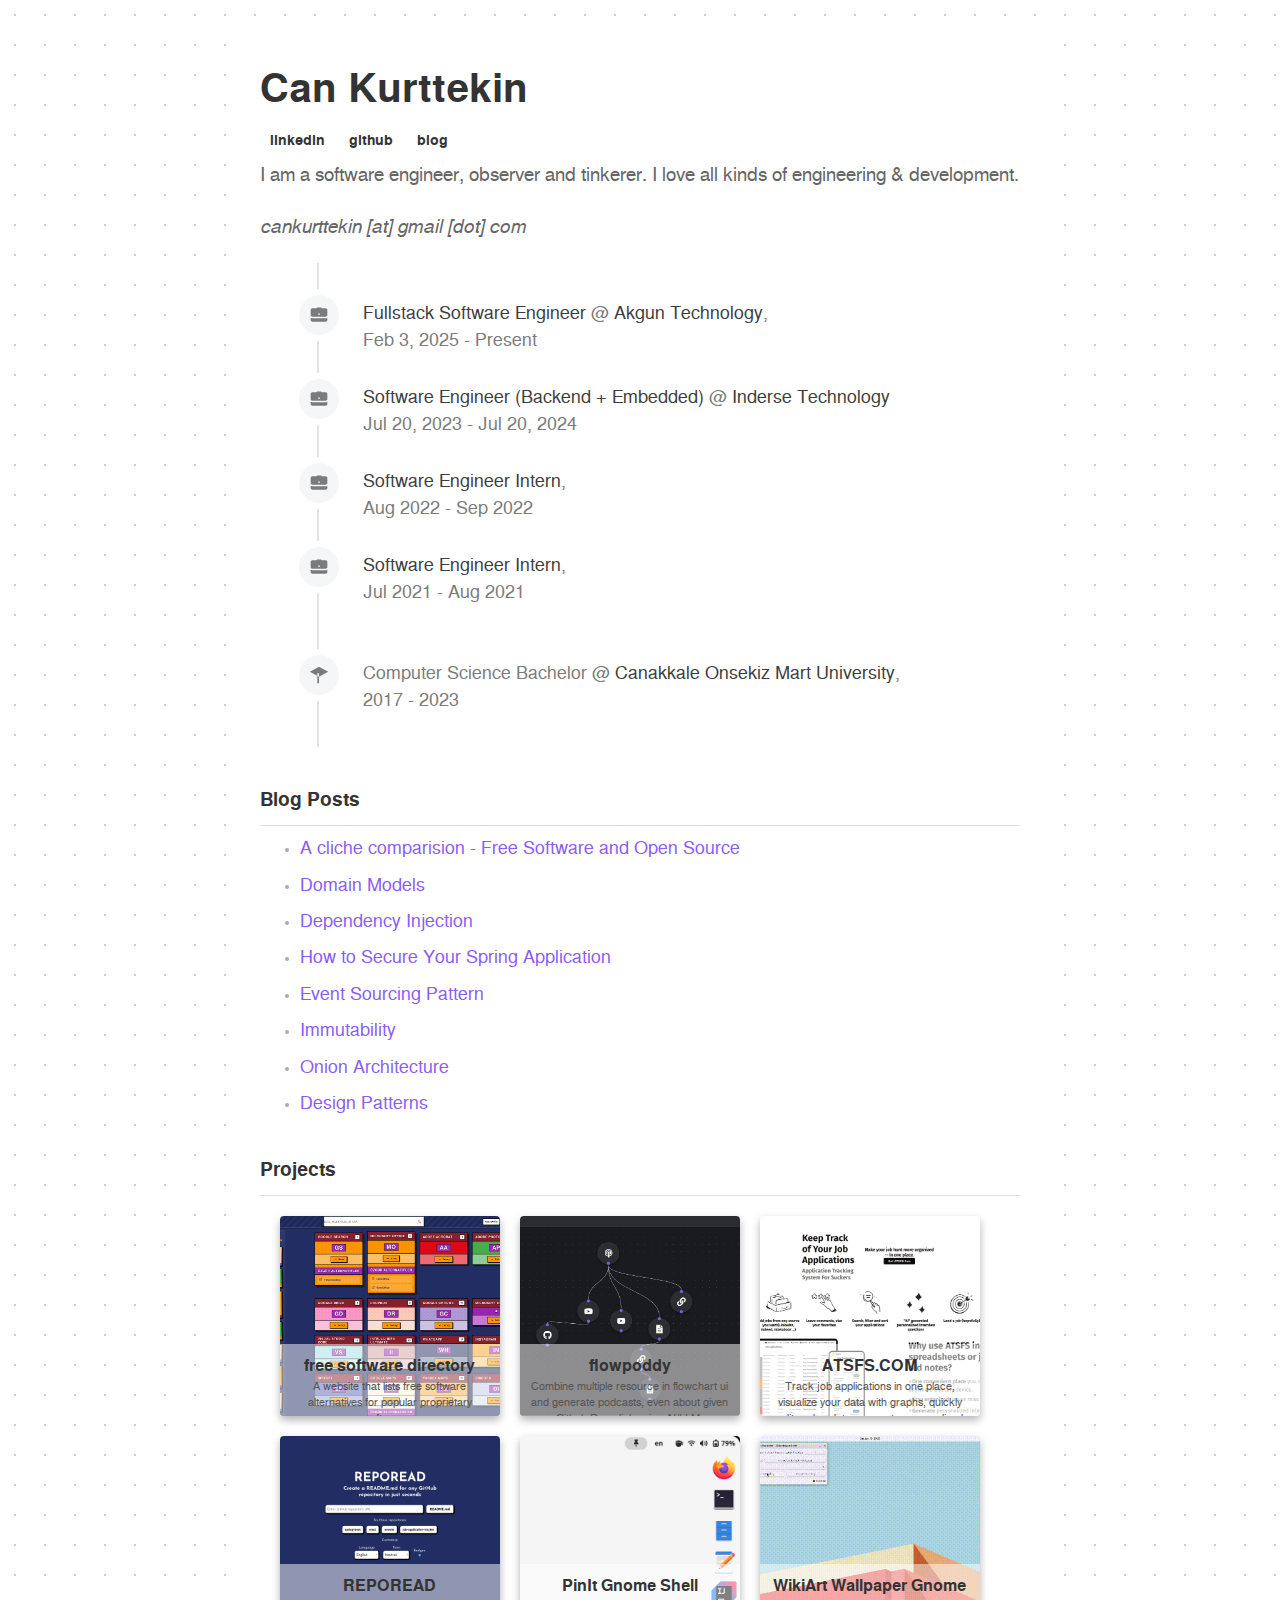
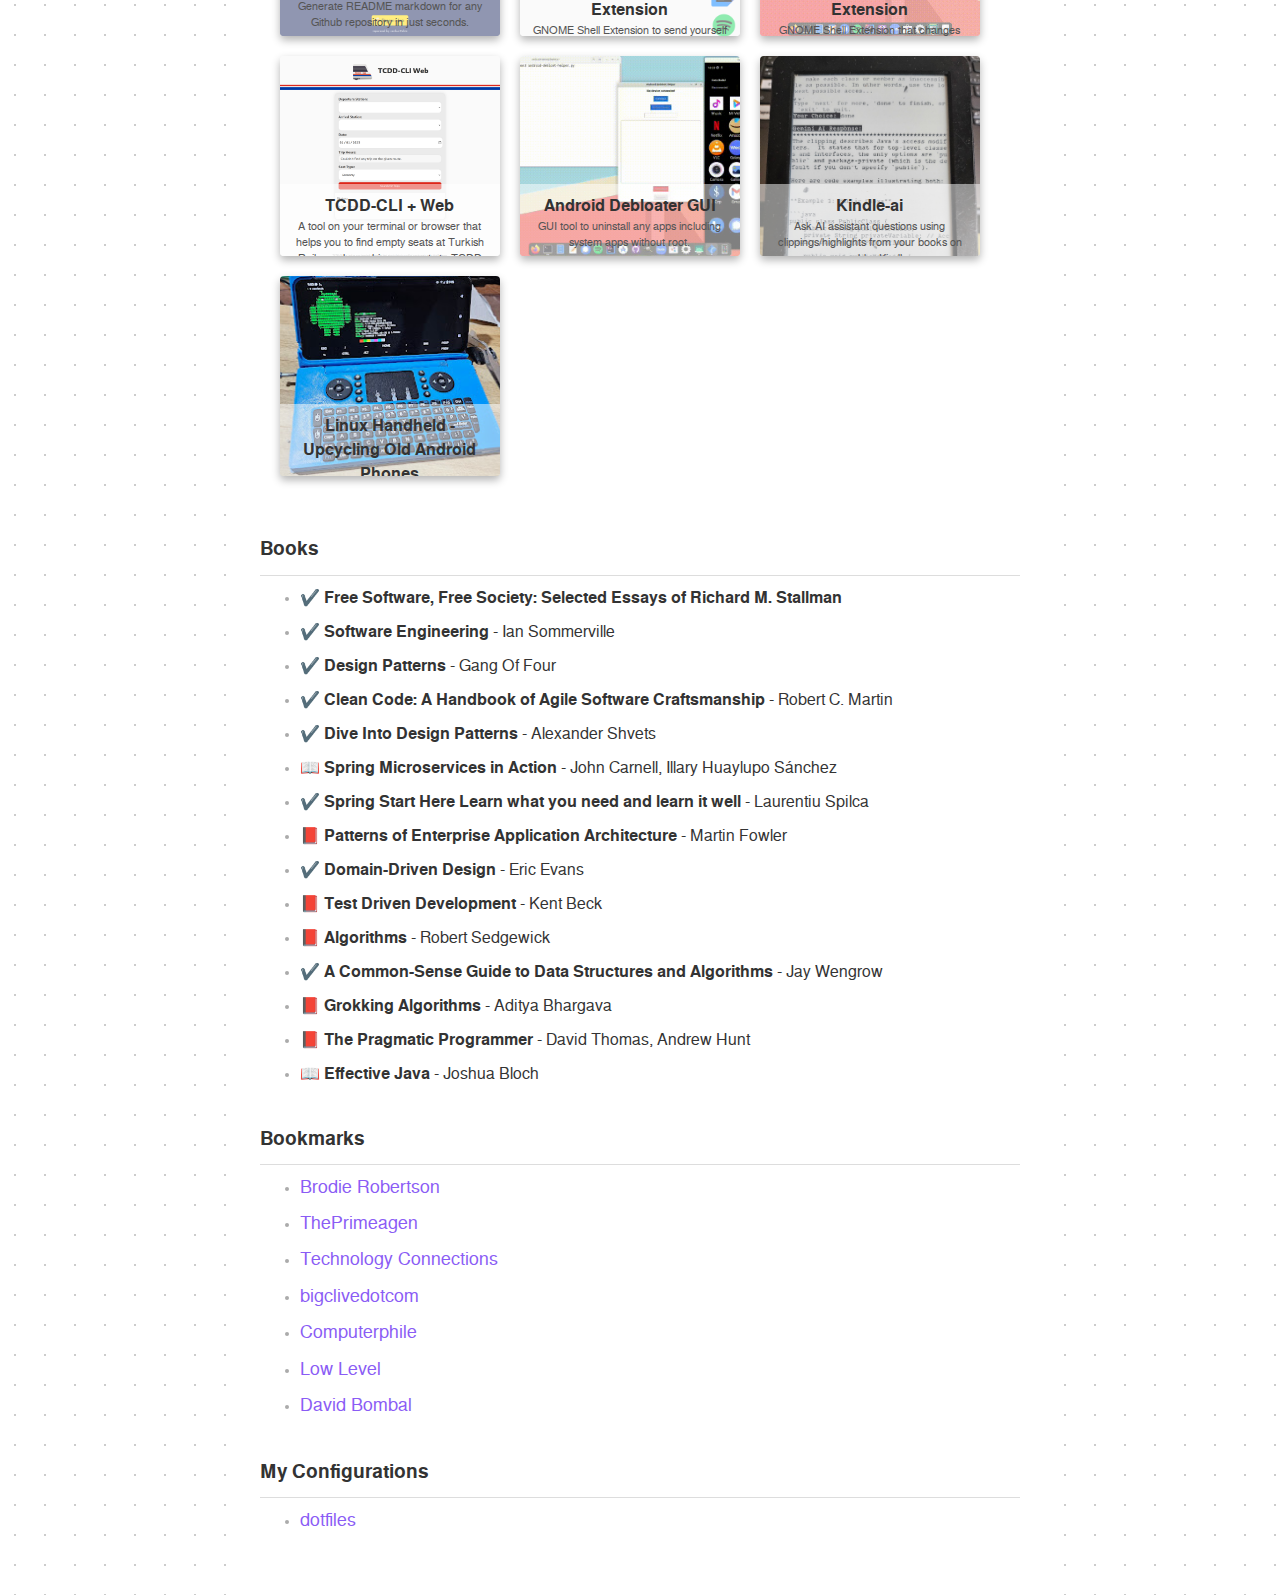
==== index.html @ aaac0fe4 "minor fixes" ====
<!DOCTYPE html>
<html lang="en">
<head>
    <meta charset="UTF-8">
    <meta name="viewport" content="width=device-width, initial-scale=1.0">
    <meta name="description" content="Can Kurttekin's personal website">
    <title>cankurttekin</title>
    <link rel="stylesheet" href="styles.css">
</head>
<body>
    <div class="container">
        <header>
            <h1>Can Kurttekin</h1>
	    <footer>
            <div class="links">
                <a href="https://linkedin.com/in/cankurttekin">linkedin</a> 
                <a href="https://github.com/cankurttekin">github</a>
		<a href="https://blog.kurttekin.com">blog</a>
            </div>
        </footer>
            <p>I am a software engineer, observer and tinkerer. I love all kinds of engineering & development.</p>
	    <br />
	    <p><i>cankurttekin [at] gmail [dot] com</i></p>
        </header>
       

<section class="blog-posts">
    <ol class="timeline">
        <li class="timeline-item">
	    <span class="timeline-item-icon | faded-icon">
		


<svg xmlns="http://www.w3.org/2000/svg" viewBox="0 0 24 24" width="24px" height="24px">
    <path fill="currentColor" d="M 10 3 A 1.0001 1.0001 0 0 0 8.9863281 4 L 4 4 C 2.895 4 2 4.895 2 6 L 2 12 C 2 13.103 2.897 14 4 14 L 20 14 C 21.103 14 22 13.103 22 12 L 22 6 C 22 4.895 21.105 4 20 4 L 15.013672 4 A 1.0001 1.0001 0 0 0 14 3 L 10 3 z M 12 10 C 12.552 10 13 10.448 13 11 C 13 11.552 12.552 12 12 12 C 11.448 12 11 11.552 11 11 C 11 10.448 11.448 10 12 10 z M 2 15.443359 L 2 18 C 2 19.105 2.895 20 4 20 L 20 20 C 21.105 20 22 19.105 22 18 L 22 15.443359 C 21.409 15.787359 20.732 16 20 16 L 4 16 C 3.268 16 2.591 15.787359 2 15.443359 z"/>
</svg>

	    </span>
	    <div class="timeline-item-description">
	        <span>
		    <a href="#">Fullstack Software Engineer</a> @ <a href="#">Akgun Technology</a>,
    		    <br /> <time datetime="21-01-2021">Feb 3, 2025 - Present</time>
	        </span>
	    </div>
	</li>
	<li class="timeline-item">
	    <span class="timeline-item-icon | faded-icon">
		<svg xmlns="http://www.w3.org/2000/svg" viewBox="0 0 24 24" width="24px" height="24px">
    <path fill="currentColor" d="M 10 3 A 1.0001 1.0001 0 0 0 8.9863281 4 L 4 4 C 2.895 4 2 4.895 2 6 L 2 12 C 2 13.103 2.897 14 4 14 L 20 14 C 21.103 14 22 13.103 22 12 L 22 6 C 22 4.895 21.105 4 20 4 L 15.013672 4 A 1.0001 1.0001 0 0 0 14 3 L 10 3 z M 12 10 C 12.552 10 13 10.448 13 11 C 13 11.552 12.552 12 12 12 C 11.448 12 11 11.552 11 11 C 11 10.448 11.448 10 12 10 z M 2 15.443359 L 2 18 C 2 19.105 2.895 20 4 20 L 20 20 C 21.105 20 22 19.105 22 18 L 22 15.443359 C 21.409 15.787359 20.732 16 20 16 L 4 16 C 3.268 16 2.591 15.787359 2 15.443359 z"/>
</svg>
	    </span>
	    <div class="timeline-item-description">
		<span>
			<a href="#">Software Engineer (Backend + Embedded)</a> @ <a href="#">Inderse Technology</a> <br /> <time datetime="20-01-2021">Jul 20, 2023 - Jul 20, 2024</time>
		</span>
	    </div>
	</li>
	<li class="timeline-item">
	    <span class="timeline-item-icon | faded-icon">
		<svg xmlns="http://www.w3.org/2000/svg" viewBox="0 0 24 24" width="24px" height="24px">
    <path fill="currentColor" d="M 10 3 A 1.0001 1.0001 0 0 0 8.9863281 4 L 4 4 C 2.895 4 2 4.895 2 6 L 2 12 C 2 13.103 2.897 14 4 14 L 20 14 C 21.103 14 22 13.103 22 12 L 22 6 C 22 4.895 21.105 4 20 4 L 15.013672 4 A 1.0001 1.0001 0 0 0 14 3 L 10 3 z M 12 10 C 12.552 10 13 10.448 13 11 C 13 11.552 12.552 12 12 12 C 11.448 12 11 11.552 11 11 C 11 10.448 11.448 10 12 10 z M 2 15.443359 L 2 18 C 2 19.105 2.895 20 4 20 L 20 20 C 21.105 20 22 19.105 22 18 L 22 15.443359 C 21.409 15.787359 20.732 16 20 16 L 4 16 C 3.268 16 2.591 15.787359 2 15.443359 z"/>
</svg>
	    </span>
	    <div class="timeline-item-description">
		<span>
		    <a href="#">Software Engineer Intern</a>, <br /> <time datetime="20-01-2021">Aug 2022 - Sep 2022</time>
		</span>
	    </div>
	</li>

<li class="timeline-item">
	    <span class="timeline-item-icon | faded-icon">
		<svg xmlns="http://www.w3.org/2000/svg" viewBox="0 0 24 24" width="24px" height="24px">
    <path fill="currentColor" d="M 10 3 A 1.0001 1.0001 0 0 0 8.9863281 4 L 4 4 C 2.895 4 2 4.895 2 6 L 2 12 C 2 13.103 2.897 14 4 14 L 20 14 C 21.103 14 22 13.103 22 12 L 22 6 C 22 4.895 21.105 4 20 4 L 15.013672 4 A 1.0001 1.0001 0 0 0 14 3 L 10 3 z M 12 10 C 12.552 10 13 10.448 13 11 C 13 11.552 12.552 12 12 12 C 11.448 12 11 11.552 11 11 C 11 10.448 11.448 10 12 10 z M 2 15.443359 L 2 18 C 2 19.105 2.895 20 4 20 L 20 20 C 21.105 20 22 19.105 22 18 L 22 15.443359 C 21.409 15.787359 20.732 16 20 16 L 4 16 C 3.268 16 2.591 15.787359 2 15.443359 z"/>
</svg>
	    </span>
	    <div class="timeline-item-description">
		<span>
		    <a href="#">Software Engineer Intern</a>, <br /> <time datetime="20-01-2021">Jul 2021 - Aug 2021</time>
		</span>
	    </div>
	</li>

	<li class="timeline-item | extra-space">
	    <span class="timeline-item-icon | faded-icon">
		
<svg xmlns="http://www.w3.org/2000/svg" viewBox="0 0 24 24" width="24px" height="24px">
    <path fill="currentColor" d="M12 2L1 8l11 6 11-6-11-6zM12 10v12h-2V10h2z"/>
</svg>

   	    </span>
	    <div class="timeline-item-wrapper">
	        <div class="timeline-item-description">
	        <span>Computer Science Bachelor @ <a href="#">Canakkale Onsekiz Mart University</a>, <br /> <time datetime="23-08-2023">2017 - 2023</time>
	        </span>
	    </div>
	    <!--<div class="comment">
		<p>Java, Java EE, Spring Boot, JSF, Servlet, Angular, Reactjs, Oracle DB</p>
	    </div>-->
	</li>
    </ol>
</section>

        <section class="blog-posts">
            <h3>Blog Posts</h3>
            <ul>
		<li><a href="https://blog.kurttekin.com/2025/01/bir-klise-karsilastirma-ozgur-yazilim.html">A cliche comparision - Free Software and Open Source</a></li>
                <li><a href="https://blog.kurttekin.com/2024/11/domain-models.html">Domain Models</a></li>
                <li><a href="https://blog.kurttekin.com/2024/09/dependency-injection.html">Dependency Injection</a></li>
                <li><a href="http://blog.kurttekin.com/2024/08/how-to-secure-your-spring-application.html">How to Secure Your Spring Application</a></li>
                <li><a href="http://blog.kurttekin.com/2024/08/event-sourcing-pattern.html">Event Sourcing Pattern</a></li>
                <li><a href="http://blog.kurttekin.com/2024/08/immutability-in-software-design.html">Immutability</a></li>
                <li><a href="http://blog.kurttekin.com/2024/07/onion-architecture.html">Onion Architecture</a></li>
                <li><a href="http://blog.kurttekin.com/2024/06/design-patterns.html">Design Patterns</a></li>
            </ul>
        </section>
        
        <section class="projects">
            <h3>Projects</h3>
<div class="projects-container">
  <a href="https://ozgur-alternatifi.vercel.app" class="project-card" style="background-image: url('./assets/ozgur-yazilim.png');">
    <div class="card-content">
      <h4 class="project-title">free software directory</h4>
      <p class="project-description">A website that lists free software alternatives for popular proprietary softwares.</p>
    </div>
  </a>

  <a href="https://flowpoddy.vercel.app" class="project-card" style="background-image: url('./assets/flowpoddy.png');">
    <div class="card-content">
      <h4 class="project-title">flowpoddy</h4>
      <p class="project-description">Combine multiple resource in flowchart ui and generate podcasts, even about given Github Repo link using AI/LLM.</p>
    </div>
  </a>
 
  <a href="https://atsfs.com" class="project-card" style="background-image: url('./assets/atsfs.gif');">
    <div class="card-content">
      <h4 class="project-title">ATSFS.COM</h4>
      <p class="project-description">Track job applications in one place, visualize your data with graphs, quickly edit and update, generate personalized interview questions with integrated AI/LLM. </p>
    </div>
  </a>
  
  <a href="https://reporead.vercel.app" class="project-card" style="background-image: url('./assets/reporead.gif');">
    <div class="card-content">
      <h4 class="project-title">REPOREAD</h4>
      <p class="project-description">Generate README markdown for any Github repository in just seconds.</p>
    </div>
  </a>


<a href="https://extensions.gnome.org/extension/7083/pin-it/" class="project-card" style="background-image: url('./assets/pinit.gif');">
    <div class="card-content">
      <h4 class="project-title">PinIt Gnome Shell Extension</h4>
      <p class="project-description">GNOME Shell Extension to send yourself custom notifications.</p>
    </div>
  </a>

<a href="https://extensions.gnome.org/extension/7071/wikiart-wallpaper/" class="project-card" style="background-image: url('./assets/wikiart.gif');">
    <div class="card-content">
      <h4 class="project-title">WikiArt Wallpaper Gnome Extension</h4>
      <p class="project-description"> GNOME Shell Extension that changes your desktop wallpaper to WikiArt's Artwork of the day.</p>
    </div>
  </a>

<a href="https://github.com/cankurttekin/tcdd-cli" class="project-card" style="background-image: url('./assets/tcdd-cli.png');">
    <div class="card-content">
      <h4 class="project-title">TCDD-CLI + Web</h4>
      <p class="project-description">A tool on your terminal or browser that helps you to find empty seats at Turkish Railways by making requests to TCDD API.</p>
    </div>
  </a>

  
<a href="https://github.com/cankurttekin/Android-Debloat-Helper-GUI" class="project-card" style="background-image: url('./assets/debloater.gif');">
    <div class="card-content">
      <h4 class="project-title">Android Debloater GUI</h4>
      <p class="project-description"> GUI tool to uninstall any apps including system apps without root.</p>
    </div>
  </a>

<a href="https://github.com/cankurttekin/kindle-ai" class="project-card" style="background-image: url('./assets/kindle-ai.png');">
    <div class="card-content">
      <h4 class="project-title">Kindle-ai</h4>
      <p class="project-description">Ask AI assistant questions using clippings/highlights from your books on your older Kindle.</p>
    </div>
  </a>

<a href="https://github.com/cankurttekin/umpc-phone" class="project-card" style="background-image: url('./assets/umpc-phone.jpg');">
    <div class="card-content">
      <h4 class="project-title">Linux Handheld - Upcycling Old Android Phones</h4>
      <p class="project-description">Handheld linux computer made from old Android phone(chroot/proot linux installed) and 3d printed case with keyboard.</p>
    </div>
  </a>
	</section>

<!--
	<section class="projects">
		<h3>Repositories that are not deployed/live but you may still want to check</h3>
<ul>

<li>
<a href="https://github.com/cankurttekin/design-patterns-in-java">
  <img align="center" src="https://github-readme-stats.vercel.app/api/pin/?username=cankurttekin&repo=design-patterns-in-java" /></a>
</li>

<li>
<a href="https://github.com/cankurttekin/ProductInventory">
  <img align="center" src="https://github-readme-stats.vercel.app/api/pin/?username=cankurttekin&repo=ProductInventory" /></a>
</li>

<li>
<a href="https://github.com/cankurttekin/ShoppingCart">
  <img align="center" src="https://github-readme-stats.vercel.app/api/pin/?username=cankurttekin&repo=ShoppingCart" /></a>
</li>

</ul>
-->

        </section>
	<section>
<h3>Books</h3>
  <ul>
 <li> ✔️ <b>Free Software, Free Society: Selected Essays of Richard M. Stallman</b></li>
 <li> ✔️ <b>Software Engineering</b> - Ian Sommerville</li>
 <li> ✔️ <b>Design Patterns</b> - Gang Of Four</li>
 <li> ✔️ <b>Clean Code: A Handbook of Agile Software Craftsmanship</b> - Robert C. Martin</li>
 <li> ✔️ <b>Dive Into Design Patterns</b> - Alexander Shvets</li>
 <li> 📖 <b>Spring Microservices in Action</b> - John Carnell, Illary Huaylupo Sánchez</li>
 <li> ✔️ <b>Spring Start Here Learn what you need and learn it well</b> - Laurentiu Spilca</li>
 <li> 📕 <b>Patterns of Enterprise Application Architecture</b> - Martin Fowler</li>
 <li> ✔️ <b>Domain-Driven Design</b> - Eric Evans</li>
 <li> 📕 <b>Test Driven Development</b> - Kent Beck</li>
 <li> 📕 <b>Algorithms</b> - Robert Sedgewick</li>
 <li> ✔️ <b>A Common-Sense Guide to Data Structures and Algorithms</b> - Jay Wengrow</li>
 <li> 📕 <b>Grokking Algorithms</b> - Aditya Bhargava</li>
 <li> 📕 <b>The Pragmatic Programmer</b> - David Thomas, Andrew Hunt</li>
 <li> 📖 <b>Effective Java</b> - Joshua Bloch</li>
  </ul>
	</section>

 <section>
<h3>Bookmarks</h3>
<ul>
	<li><a href="https://www.youtube.com/@BrodieRobertson">Brodie Robertson</a> </li>
	<li><a href="https://www.youtube.com/channel/UC8ENHE5xdFSwx71u3fDH5Xw">ThePrimeagen</a> </li>
	<li><a href="https://www.youtube.com/@TechnologyConnections">Technology Connections</a></li>
	<li><a href="https://www.youtube.com/@bigclivedotcom">bigclivedotcom</a> </li>
	<li><a href="https://www.youtube.com/@Computerphile">Computerphile</a></li>
	<li><a href="https://www.youtube.com/@LowLevel">Low Level</a> </li>
	<li><a href="https://www.youtube.com/@davidbombal">David Bombal</a></li>
</ul>
 </section>

 <section>
<h3>My Configurations</h3>
<ul>
	<li><a href="https://github.com/cankurttekin/dotfiles">dotfiles</a> </li>
</ul>
 </section>
    </div>
</body>
</html>
---- styles.css ----
@import url("https://fonts.googleapis.com/css2?family=Outfit:wght@100;200;300;400;500;600;700;800;900&display=swap");

*,
*:before,
*:after {
	box-sizing: border-box;
}

:root {
	--c-grey-100: #f4f6f8;
	--c-grey-200: #e3e3e3;
	--c-grey-300: #b2b2b2;
	--c-grey-400: #7b7b7b;
	--c-grey-500: #3d3d3d;
	--c-blue-500: #688afd;
}

body {
	line-height: 1.5;
	min-height: 100vh;
	padding-top: 20vh;
	padding-bottom: 20vh;
}

button,
input,
select,
textarea {
	font: inherit;
}

a {
	color: inherit;
}
img {
	display: block;
	max-width: 100%;
}

.timeline {
	width: 85%;
	max-width: 700px;
	margin-left: auto;
	margin-right: auto;
	display: flex;
	flex-direction: column;
	padding: 32px 0 32px 32px;
	border-left: 2px solid var(--c-grey-200);
	font-size: 1.125rem;
}

.timeline-item {
	display: flex;
	gap: 24px;
	& + * {
		margin-top: 24px;
	}
	& + .extra-space {
		margin-top: 48px;
	}
}

.new-comment {
	width: 100%;
	input {
		border: 1px solid var(--c-grey-200);
		border-radius: 6px;
		height: 48px;
		padding: 0 16px;
		width: 100%;
		&::placeholder {
			color: var(--c-grey-300);
		}

		&:focus {
			border-color: var(--c-grey-300);
			outline: 0; // Don't actually do this
			box-shadow: 0 0 0 4px var(--c-grey-100);
		}
	}
}

.timeline-item-icon {
	display: flex;
	align-items: center;
	justify-content: center;
	width: 40px;
	height: 40px;
	border-radius: 50%;
	margin-left: -52px;
	flex-shrink: 0;
	overflow: hidden;
	box-shadow: 0 0 0 6px #fff;
	svg {
		width: 20px;
		height: 20px;
	}

	&.faded-icon {
		background-color: var(--c-grey-100);
		color: var(--c-grey-400);
	}

	&.filled-icon {
		background-color: var(--c-blue-500);
		color: #fff;
	}
}

.timeline-item-description {
	display: flex;
	padding-top: 6px;
	gap: 8px;
	color: var(--c-grey-400);

	img {
		flex-shrink: 0;
	}
	a {
		color: var(--c-grey-500);
		font-weight: 500;
		text-decoration: none;
		&:hover,
		&:focus {
			outline: 0; // Don't actually do this
			color: var(--c-blue-500);
		}
	}
}

.avatar {
	display: flex;
	align-items: center;
	justify-content: center;
	border-radius: 50%;
	overflow: hidden;
	aspect-ratio: 1 / 1;
	flex-shrink: 0;
	width: 40px;
	height: 40px;
	&.small {
		width: 28px;
		height: 28px;
	}

	img {
		object-fit: cover;
	}
}

.comment {
	margin-top: 12px;
	color: var(--c-grey-500);
	border: 1px solid var(--c-grey-200);
	box-shadow: 0 4px 4px 0 var(--c-grey-100);
	border-radius: 6px;
	padding: 16px;
	font-size: 1rem;
}

.button {
	border: 0;
	padding: 0;
	display: inline-flex;
	vertical-align: middle;
	margin-right: 4px;
	margin-top: 12px;
	align-items: center;
	justify-content: center;
	font-size: 1rem;
	height: 32px;
	padding: 0 8px;
	background-color: var(--c-grey-100);
	flex-shrink: 0;
	cursor: pointer;
	border-radius: 99em;

	&:hover {
		background-color: var(--c-grey-200);
	}

	&.square {
		border-radius: 50%;
		color: var(--c-grey-400);
		width: 32px;
		height: 32px;
		padding: 0;
		svg {
			width: 24px;
			height: 24px;
		}

		&:hover {
			background-color: var(--c-grey-200);
			color: var(--c-grey-500);
		}
	}
}


.avatar-list {
	display: flex;
	align-items: center;
	& > * {
		position: relative;
		box-shadow: 0 0 0 2px #fff;
		margin-right: -8px;
	}
}


/* Reset default styles */
* {
    margin: 0;
    padding: 0;
    box-sizing: border-box;
}

/* Regular FreeSans font */
@font-face {
    font-family: 'FreeSans';
    src: url('fonts/FreeSans.ttf') format('truetype');
    font-weight: normal;
    font-style: normal;
}

/* Italic FreeSans font */
@font-face {
    font-family: 'FreeSans';
    src: url('fonts/FreeSansOblique.ttf') format('truetype');
    font-weight: normal;
    font-style: italic;
}

/* Bold FreeSans font */
@font-face {
    font-family: 'FreeSans';
    src: url('fonts/FreeSansBold.ttf') format('truetype');
    font-weight: bold;
    font-style: normal;
}

body {
    font-family: 'FreeSans', sans-serif;
    display: flex;
    justify-content: center;
    align-items: flex-start; /* Align to the top of the page */
    height: 100vh; /* body takes full height */
    color: #333;
    overflow: auto; /* Allow scrolling if the content exceeds the viewport */
    padding: 20px;
    background: 
        radial-gradient(circle, #ccc 1px, transparent 1px) 0 0, 
        radial-gradient(circle, #ccc 1px, transparent 1px) 30px 30px;
    background-size: 30px 30px; /* Control the size of the dots */
    background-repeat: repeat;
}

/* Container to center the content */
.container {
    max-width: 800px;
    width: 100%;
    padding: 20px;
    background-color: white;
    /*border-radius: 8px;*/
    margin-top: 20px; /* Add some space at the top */
    flex: 1 1 auto; /* Allow the container to grow as needed */
}

/* Header styles */
header {
    margin-bottom: 20px;
}

section {
    margin-bottom: 40px;
}

header h1 {
    font-size: 2.5rem;
    margin-bottom: 10px;
    color: #333;
}

header p {
    font-size: 1.2rem;
    color: #666;
}

/* Blog posts and projects section styles */
h2 {
    font-size: 1.8rem;
    margin: 20px 0;
}

h3 {
    padding-bottom: 10px;
    border-bottom: 1px solid #ddd;
}

ul {
}

ul li {
    margin: 10px 40px;
}

ul li::marker {
    color: #ababab;
}

ul li a {
    text-decoration: none;
    color: #8a5cf5;
    font-size: 1.1rem;
}

ul li a:hover {
    text-decoration: none;
    font-style: italic;
    color: #a68af9;
}

ul li a:hover .project-image {
    transform: scale(1.05);
}

/* Footer section */
footer {
    font-size: 0.9rem;
    color: #666;
    margin-bottom: 10px;
}

footer .links a {
    text-decoration: none;
    font-weight: bold;
    color: #333;
    margin: 0 10px;
}

footer .links a:hover {
    text-decoration: underline;
}

/* Reset styles for padding and margin */
* {
    margin: 0;
    padding: 0;
    box-sizing: border-box;
}

/* Projects container - flexbox for stacking cards vertically */
.projects-container {
    display: flex;
    flex-direction: row; /* Stack the cards vertically */
    flex-wrap: wrap; /* Allow wrapping of cards to the next row */
    gap: 20px; /* Space between each card */
    padding: 20px;
}

/* Style for each project card */
.project-card {
    position: relative;
    width: calc(33.33% - 20px); /* Take up one-third of the row, minus the gap */
    height: 200px; /* Height set to be more of a horizontal rectangle */
    border-radius: 4px;
    overflow: hidden;
    background-position: top center; /* Align the top of the GIF with the top of the card */
    background-size: cover;
    box-shadow: 0 4px 8px rgba(0, 0, 0, 0.3);
    transition: transform 0.4s ease;
    display: block; /* Makes the card a block-level element */
    text-decoration: none; /* Remove underline from the anchor tag */
}

/* Hover effect on project cards */
.project-card:hover {
    transform: translateY(-10px); /* Slight lift effect on hover */
}

/* Content at the bottom of each card (before hover) */
.card-content {
    position: absolute;
    bottom: 0;
    width: 100%;
    height: 36%;
    background-color: rgba(255, 255, 255, 0.5); /* Slightly transparent white */
    color: #333;
    padding: 10px;
    text-align: center;
    transition: all 0.3s ease; /* Smooth transition */
    overflow: hidden; /* Hide content initially */
}

/* Hover effect to make content cover the full card */
.project-card:hover .card-content {
    bottom: 0;
    height: 70%; /* Make content cover the entire card */
    background-color: rgba(255, 255, 255, 0.9); /* Make background more opaque on hover */
}

/* Title and description styles */
.project-title {
    font-size: 1em;
    font-weight: bold;
    margin-bottom: 1px;
}

.project-description {
    font-size: 0.7em;
    line-height: 1.4;
    color: #555;
}

/* Responsive adjustments */
@media (max-width: 1024px) {
    .project-card {
        width: calc(50% - 20px); /* 2 cards per row on medium screens */
    }
}

@media (max-width: 768px) {
    .project-card {
        width: calc(100% - 20px); /* 1 card per row on small screens */
    }
}


.links a[href*="blog"]:hover::after {
    content: " - Warning: blogger, runs nonfree nontrivial JavaScript";
    font-size: 0.9em;
    color: #888;
    margin-left: 5px;
    transition: opacity 0.3s ease-in-out;
    opacity: 1;
}

.links a[href*="blog"]::after {
    content: "";
    opacity: 0;
    transition: opacity 0.3s ease-in-out;
}
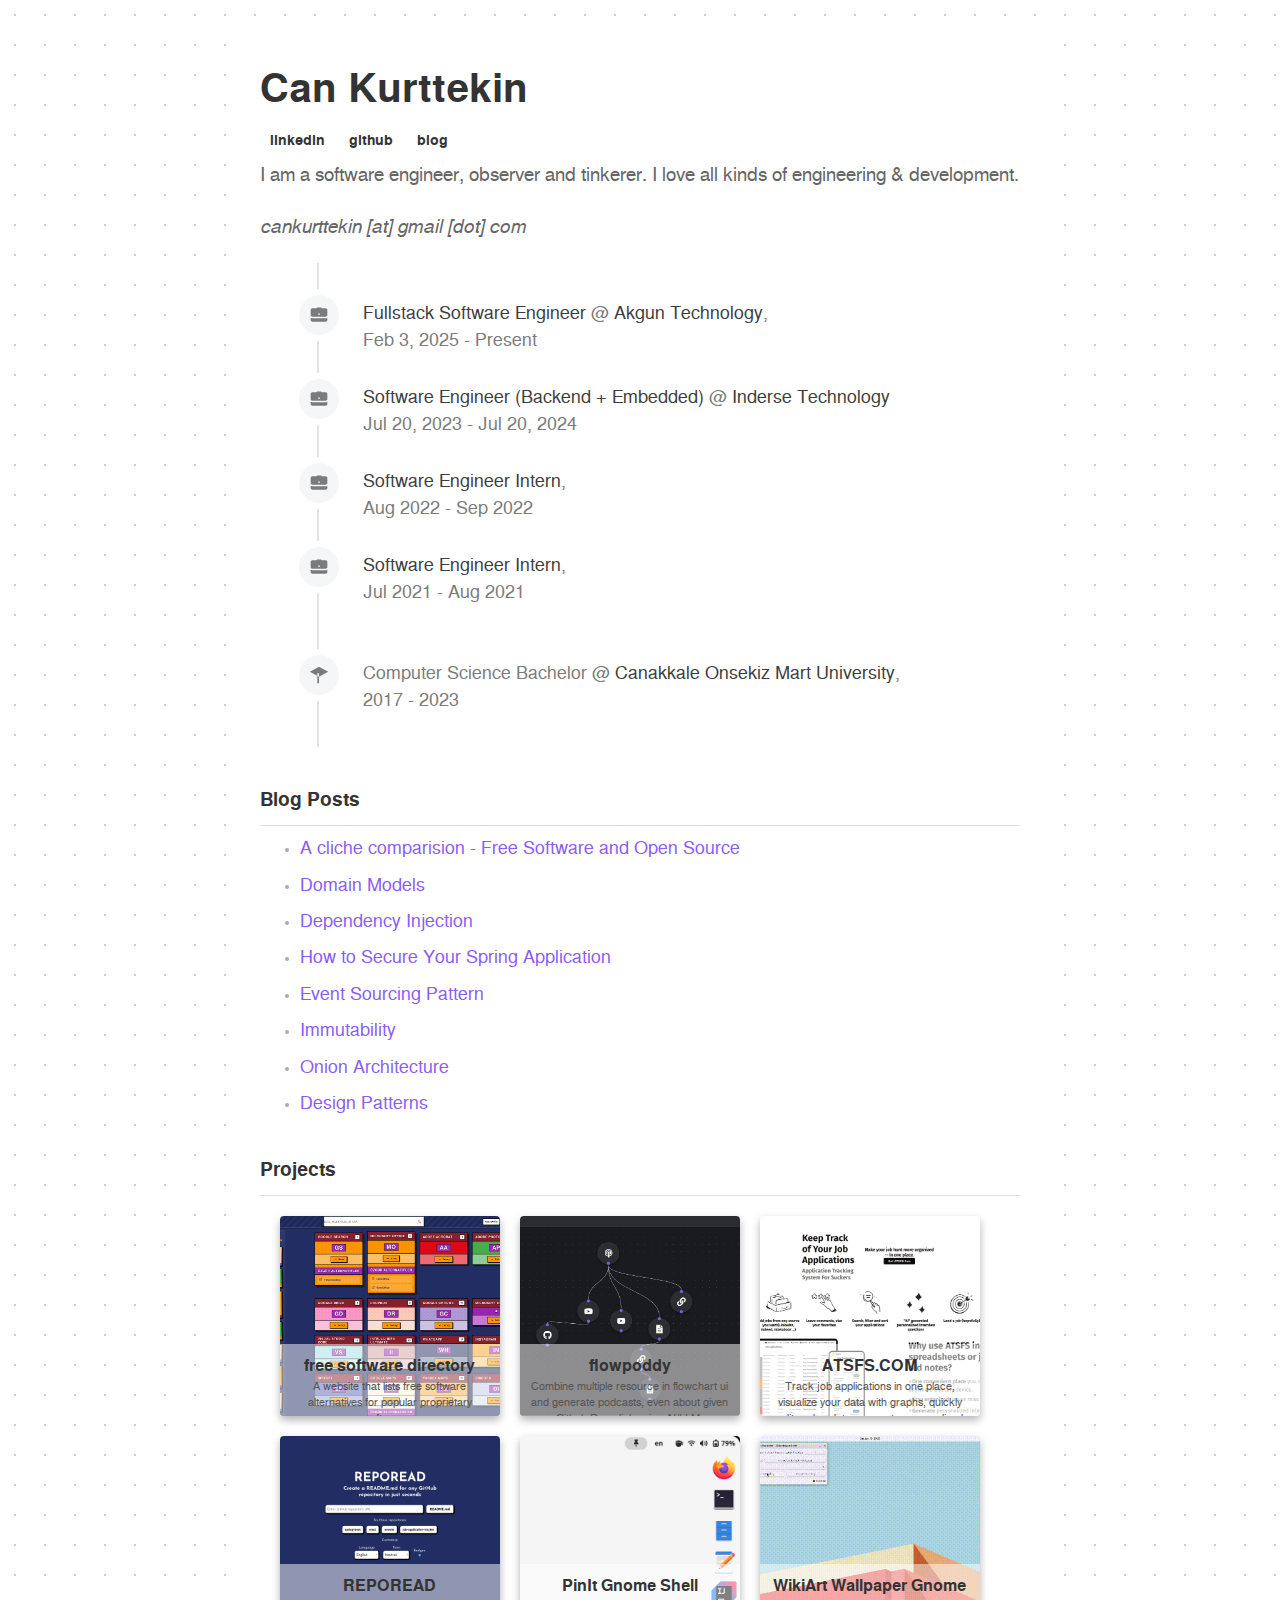
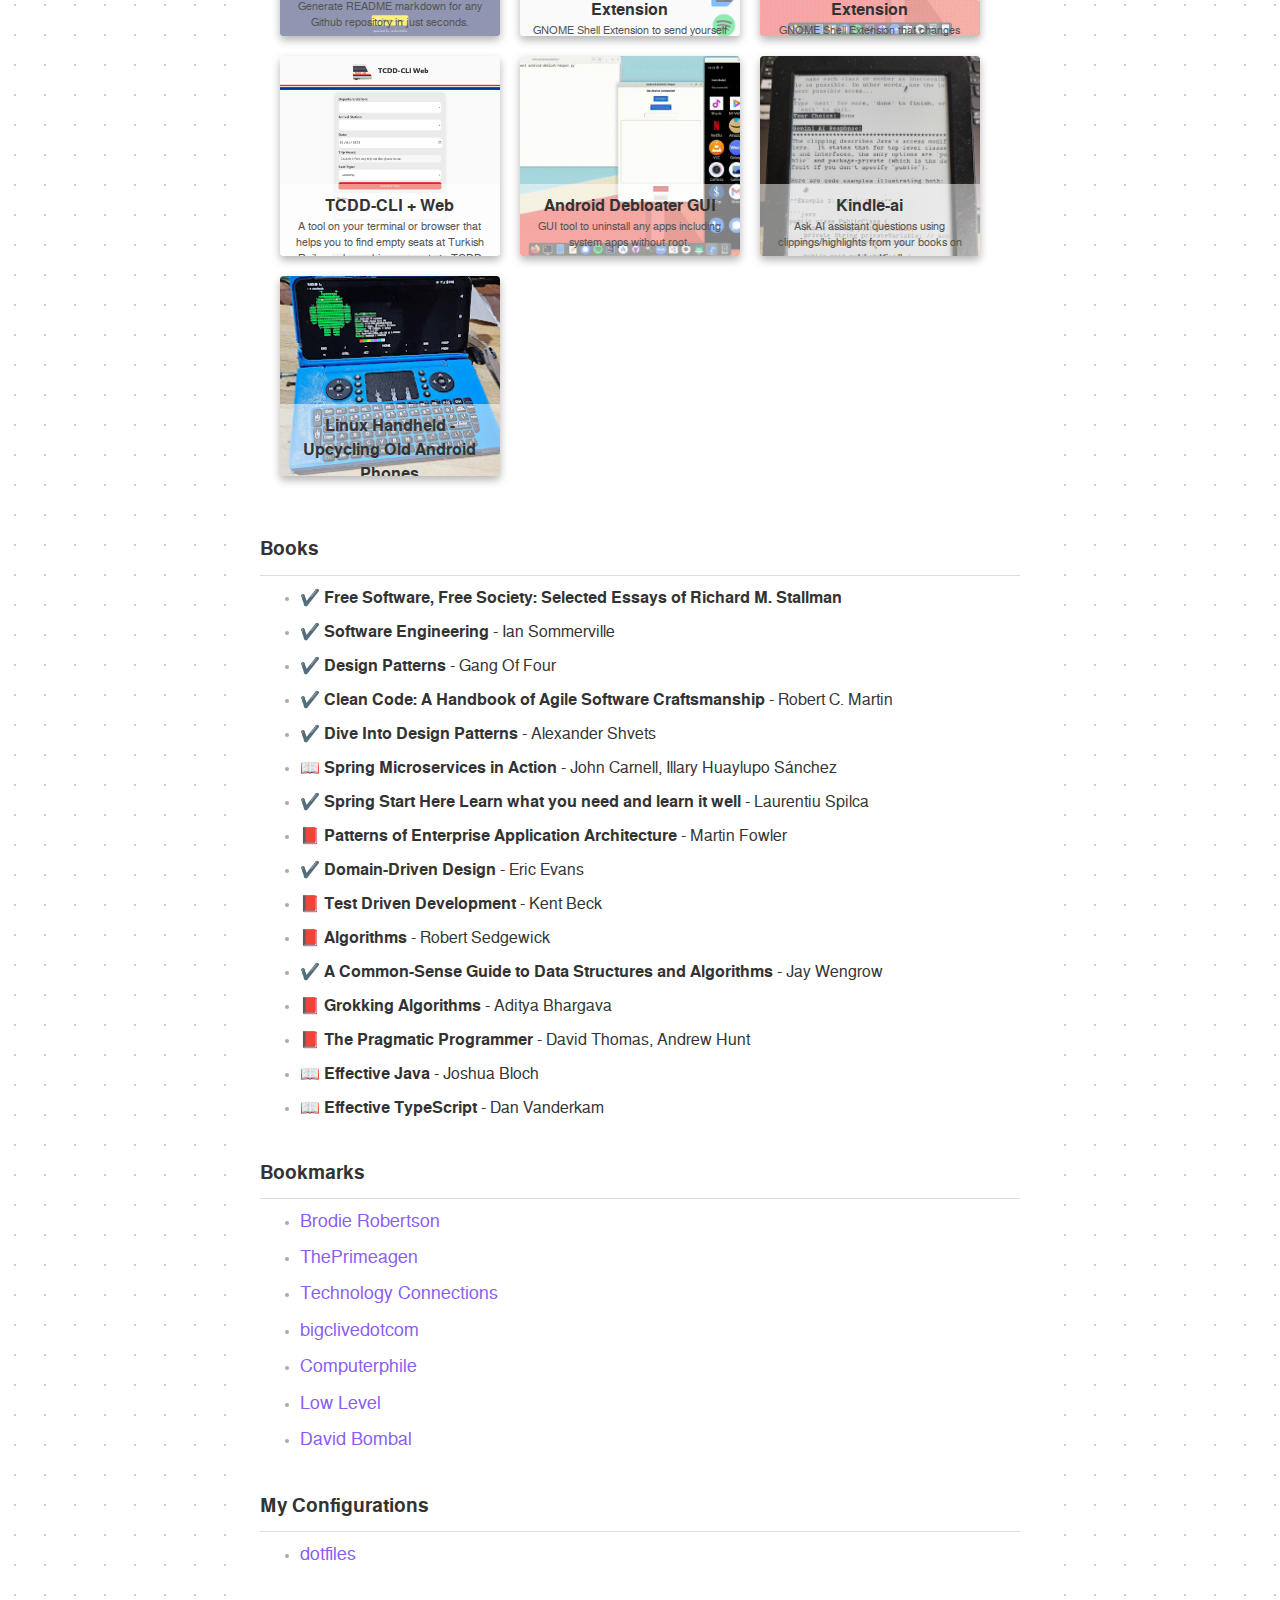
==== commit e179847e: "add book" ====
--- a/index.html
+++ b/index.html
@@ -233,6 +233,7 @@
  <li> 📕 <b>Grokking Algorithms</b> - Aditya Bhargava</li>
  <li> 📕 <b>The Pragmatic Programmer</b> - David Thomas, Andrew Hunt</li>
  <li> 📖 <b>Effective Java</b> - Joshua Bloch</li>
+ <li> 📖 <b>Effective TypeScript</b> - Dan Vanderkam</li>
   </ul>
 	</section>
 
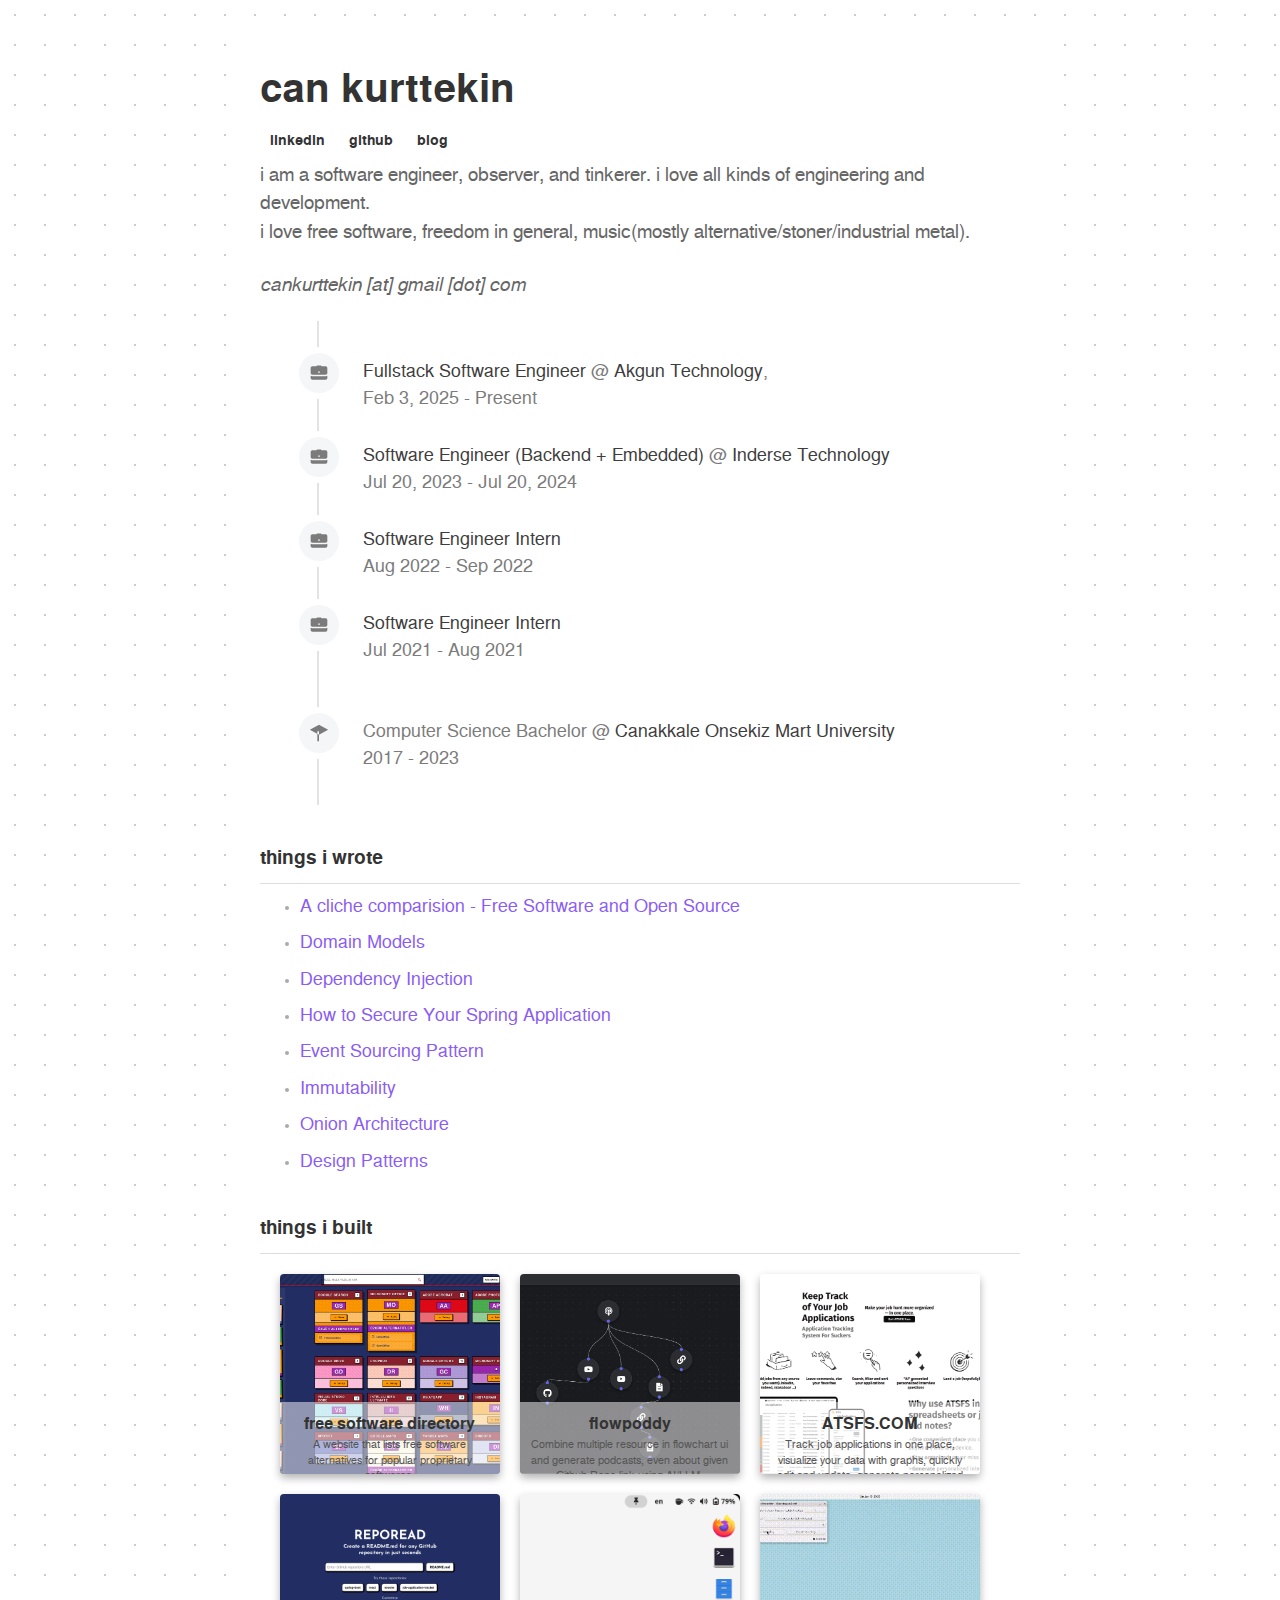
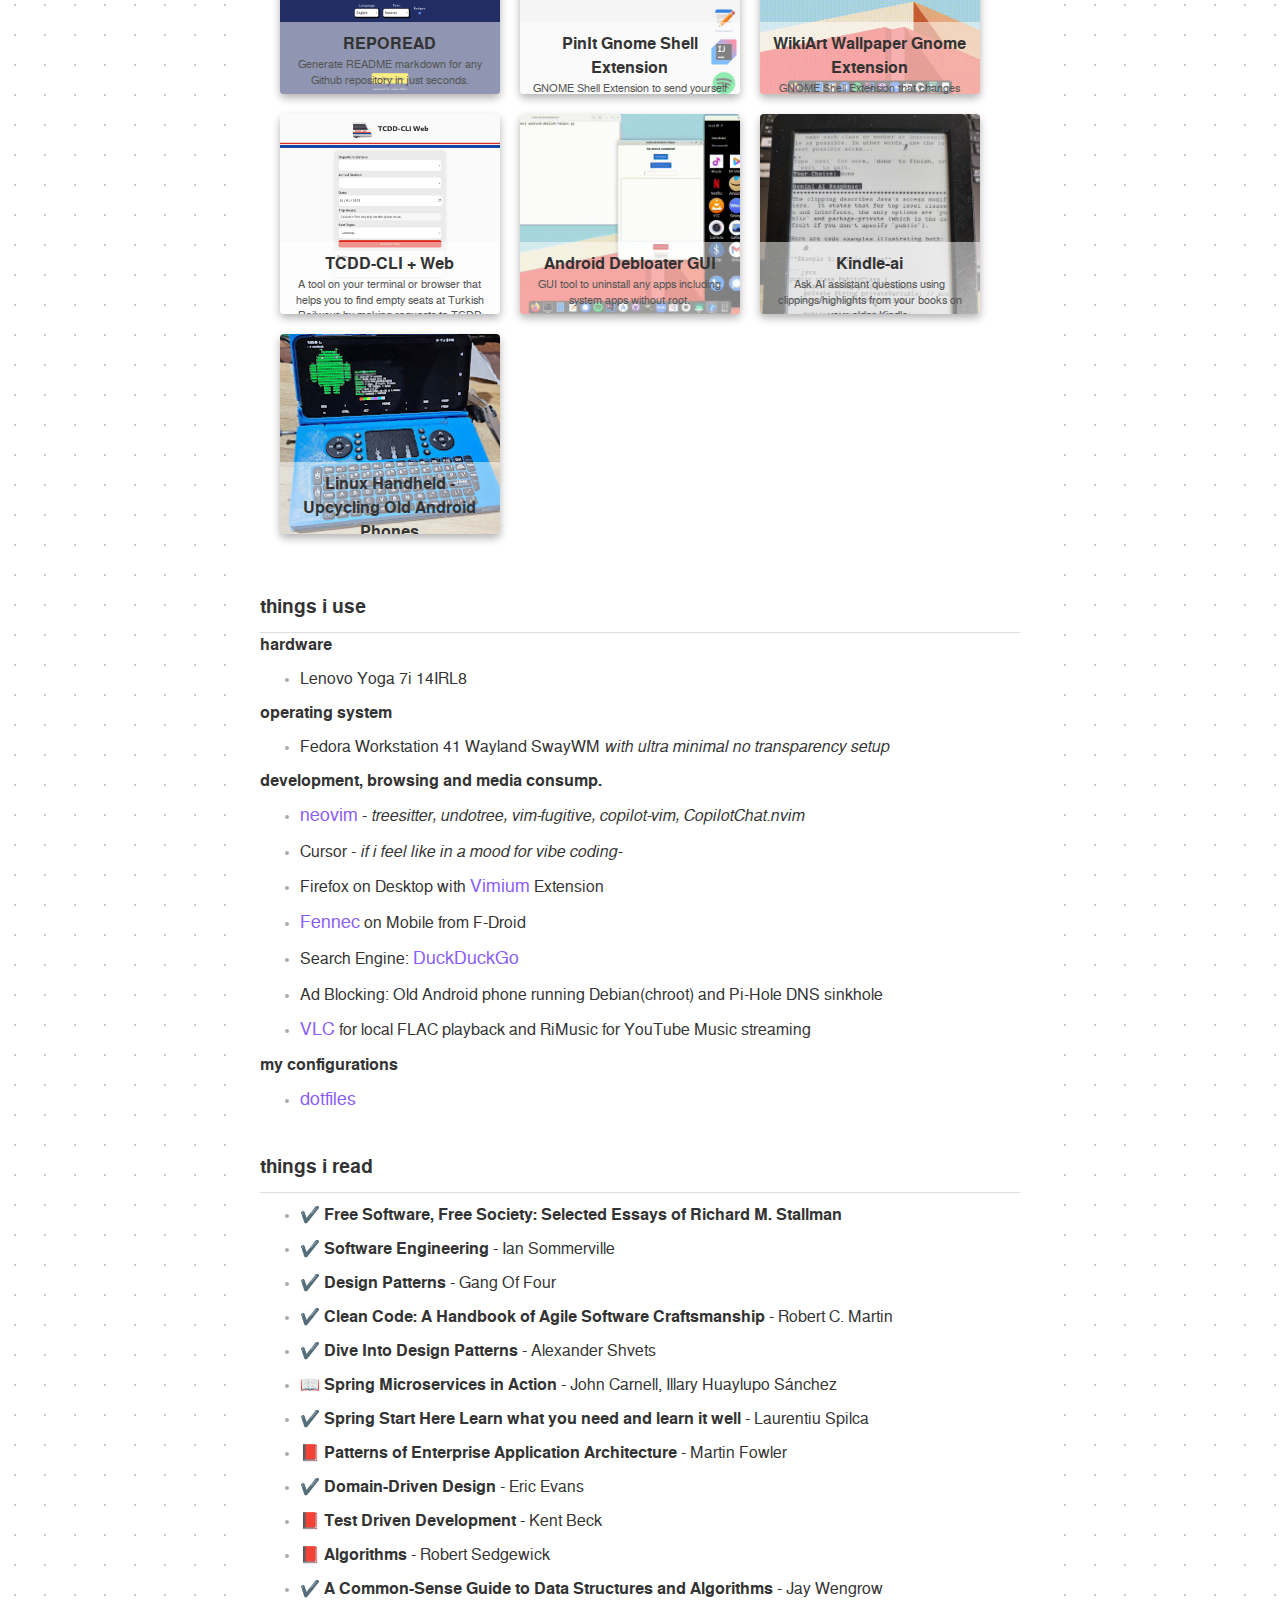
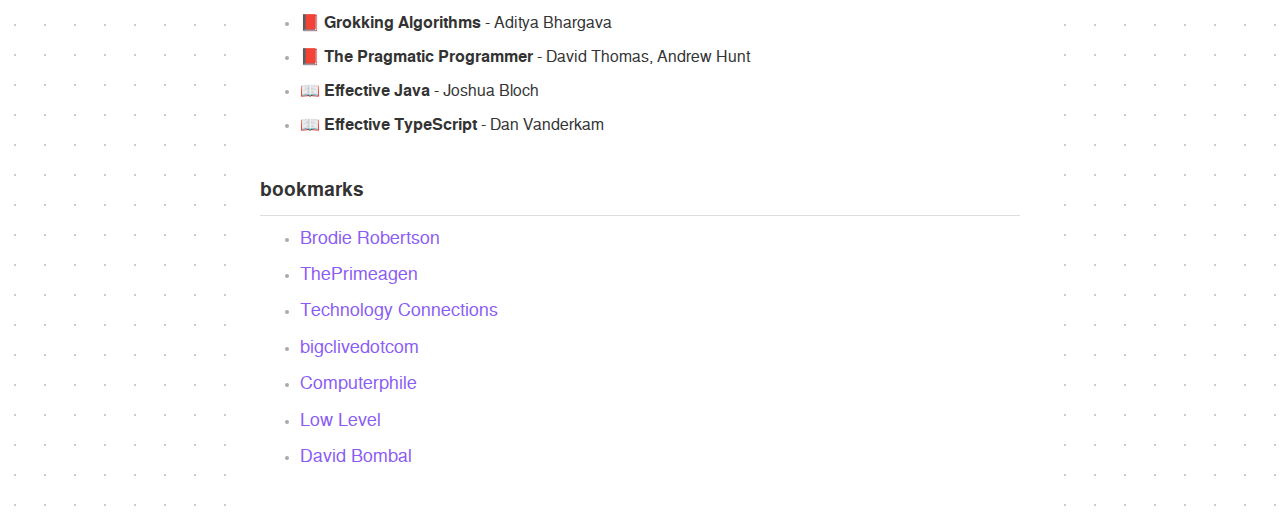
==== commit fb1fbe81: "add things i use section" ====
--- a/index.html
+++ b/index.html
@@ -10,7 +10,7 @@
 <body>
     <div class="container">
         <header>
-            <h1>Can Kurttekin</h1>
+            <h1>can kurttekin</h1>
 	    <footer>
             <div class="links">
                 <a href="https://linkedin.com/in/cankurttekin">linkedin</a> 
@@ -18,7 +18,9 @@
 		<a href="https://blog.kurttekin.com">blog</a>
             </div>
         </footer>
-            <p>I am a software engineer, observer and tinkerer. I love all kinds of engineering & development.</p>
+	<p>i am a software engineer, observer, and tinkerer. i love all kinds of engineering and development.</p>
+	<p>i love free software, freedom in general, music(mostly alternative/stoner/industrial metal).
+	</p>
 	    <br />
 	    <p><i>cankurttekin [at] gmail [dot] com</i></p>
         </header>
@@ -63,7 +65,7 @@
 	    </span>
 	    <div class="timeline-item-description">
 		<span>
-		    <a href="#">Software Engineer Intern</a>, <br /> <time datetime="20-01-2021">Aug 2022 - Sep 2022</time>
+		    <a href="#">Software Engineer Intern</a> <br /> <time datetime="20-01-2021">Aug 2022 - Sep 2022</time>
 		</span>
 	    </div>
 	</li>
@@ -76,7 +78,7 @@
 	    </span>
 	    <div class="timeline-item-description">
 		<span>
-		    <a href="#">Software Engineer Intern</a>, <br /> <time datetime="20-01-2021">Jul 2021 - Aug 2021</time>
+		    <a href="#">Software Engineer Intern</a> <br /> <time datetime="20-01-2021">Jul 2021 - Aug 2021</time>
 		</span>
 	    </div>
 	</li>
@@ -91,7 +93,7 @@
    	    </span>
 	    <div class="timeline-item-wrapper">
 	        <div class="timeline-item-description">
-	        <span>Computer Science Bachelor @ <a href="#">Canakkale Onsekiz Mart University</a>, <br /> <time datetime="23-08-2023">2017 - 2023</time>
+	        <span>Computer Science Bachelor @ <a href="#">Canakkale Onsekiz Mart University</a> <br /> <time datetime="23-08-2023">2017 - 2023</time>
 	        </span>
 	    </div>
 	    <!--<div class="comment">
@@ -102,7 +104,7 @@
 </section>
 
         <section class="blog-posts">
-            <h3>Blog Posts</h3>
+            <h3>things i wrote</h3>
             <ul>
 		<li><a href="https://blog.kurttekin.com/2025/01/bir-klise-karsilastirma-ozgur-yazilim.html">A cliche comparision - Free Software and Open Source</a></li>
                 <li><a href="https://blog.kurttekin.com/2024/11/domain-models.html">Domain Models</a></li>
@@ -116,7 +118,7 @@
         </section>
         
         <section class="projects">
-            <h3>Projects</h3>
+            <h3>things i built</h3>
 <div class="projects-container">
   <a href="https://ozgur-alternatifi.vercel.app" class="project-card" style="background-image: url('./assets/ozgur-yazilim.png');">
     <div class="card-content">
@@ -215,8 +217,44 @@
 -->
 
         </section>
+<section>
+    <h3>things i use</h3>
+    <div>
+        <div class="setup-item">
+            <h4>hardware</h4>
+            <ul>
+                <li>Lenovo Yoga 7i 14IRL8</li>
+            </ul>
+        </div>
+        <div>
+            <h4>operating system</h4>
+            <ul>
+		    <li>Fedora Workstation 41 Wayland SwayWM <i>with ultra minimal no transparency setup</i></li>
+            </ul>
+        </div>
+        <div>
+            <h4>development, browsing and media consump.</h4>
+            <ul>
+		    <li><a href="https://neovim.io/">neovim</a> - <i>treesitter, undotree, vim-fugitive, copilot-vim, CopilotChat.nvim</i></li>
+	        <li>Cursor - <i>if i feel like in a mood for vibe coding-</i></li>
+		<li>Firefox on Desktop with <a href="https://vimium.github.io">Vimium</a> Extension</li>
+		<li><a href="https://f-droid.org/packages/org.mozilla.fennec_fdroid/">Fennec</a> on Mobile from F-Droid</li>
+		<li>Search Engine: <a href="https://duck.com">DuckDuckGo</a></li>
+		<li>Ad Blocking: Old Android phone running Debian(chroot) and Pi-Hole DNS sinkhole</li>
+		<li><a href="https://www.videolan.org/">VLC</a> for local FLAC playback and RiMusic for YouTube Music streaming</li>
+            </ul>
+        </div>
+	<div>
+            <h4>my configurations</h4>
+		<ul>
+		    <li><a href="https://github.com/cankurttekin/dotfiles">dotfiles</a> </li>
+		</ul>
+        </div>
+    </div>
+</section>
+
 	<section>
-<h3>Books</h3>
+<h3>things i read</h3>
   <ul>
  <li> ✔️ <b>Free Software, Free Society: Selected Essays of Richard M. Stallman</b></li>
  <li> ✔️ <b>Software Engineering</b> - Ian Sommerville</li>
@@ -237,8 +275,10 @@
   </ul>
 	</section>
 
+
+
  <section>
-<h3>Bookmarks</h3>
+<h3>bookmarks</h3>
 <ul>
 	<li><a href="https://www.youtube.com/@BrodieRobertson">Brodie Robertson</a> </li>
 	<li><a href="https://www.youtube.com/channel/UC8ENHE5xdFSwx71u3fDH5Xw">ThePrimeagen</a> </li>
@@ -249,13 +289,6 @@
 	<li><a href="https://www.youtube.com/@davidbombal">David Bombal</a></li>
 </ul>
  </section>
-
- <section>
-<h3>My Configurations</h3>
-<ul>
-	<li><a href="https://github.com/cankurttekin/dotfiles">dotfiles</a> </li>
-</ul>
- </section>
     </div>
 </body>
 </html>
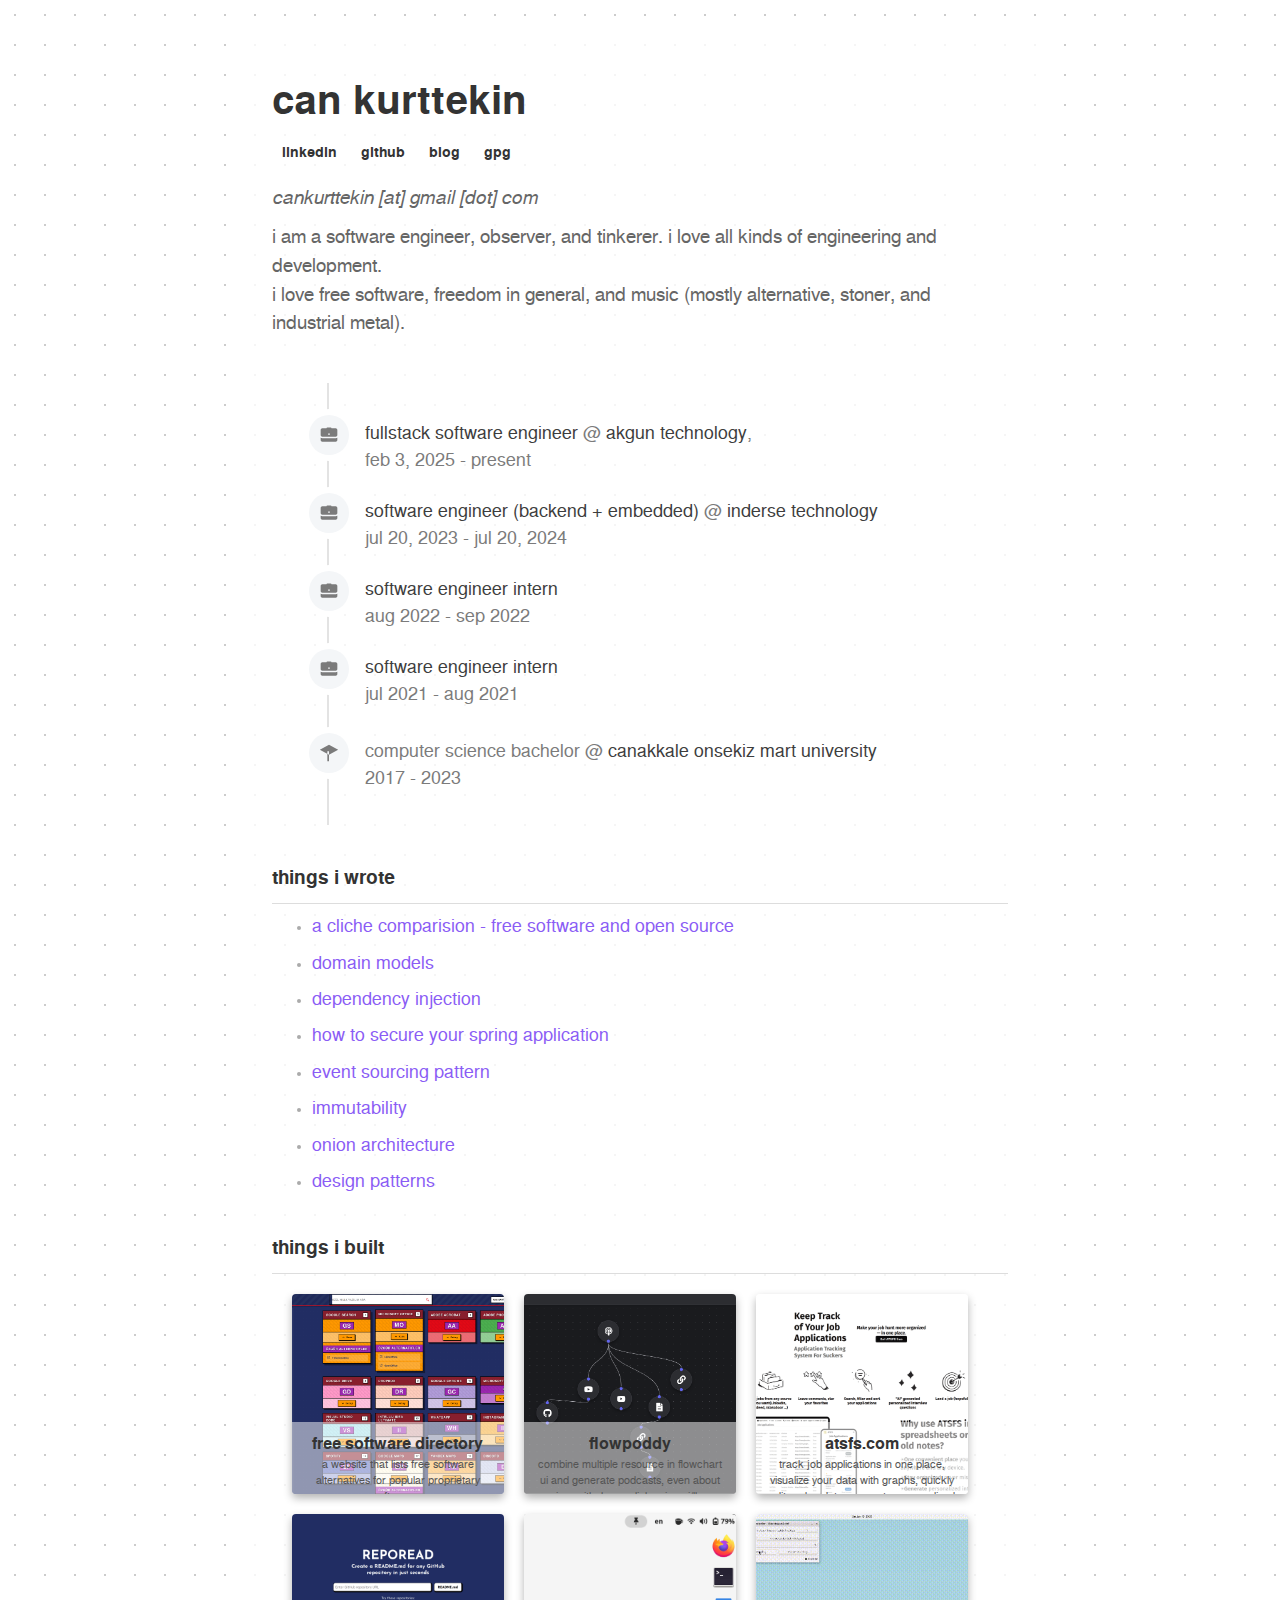
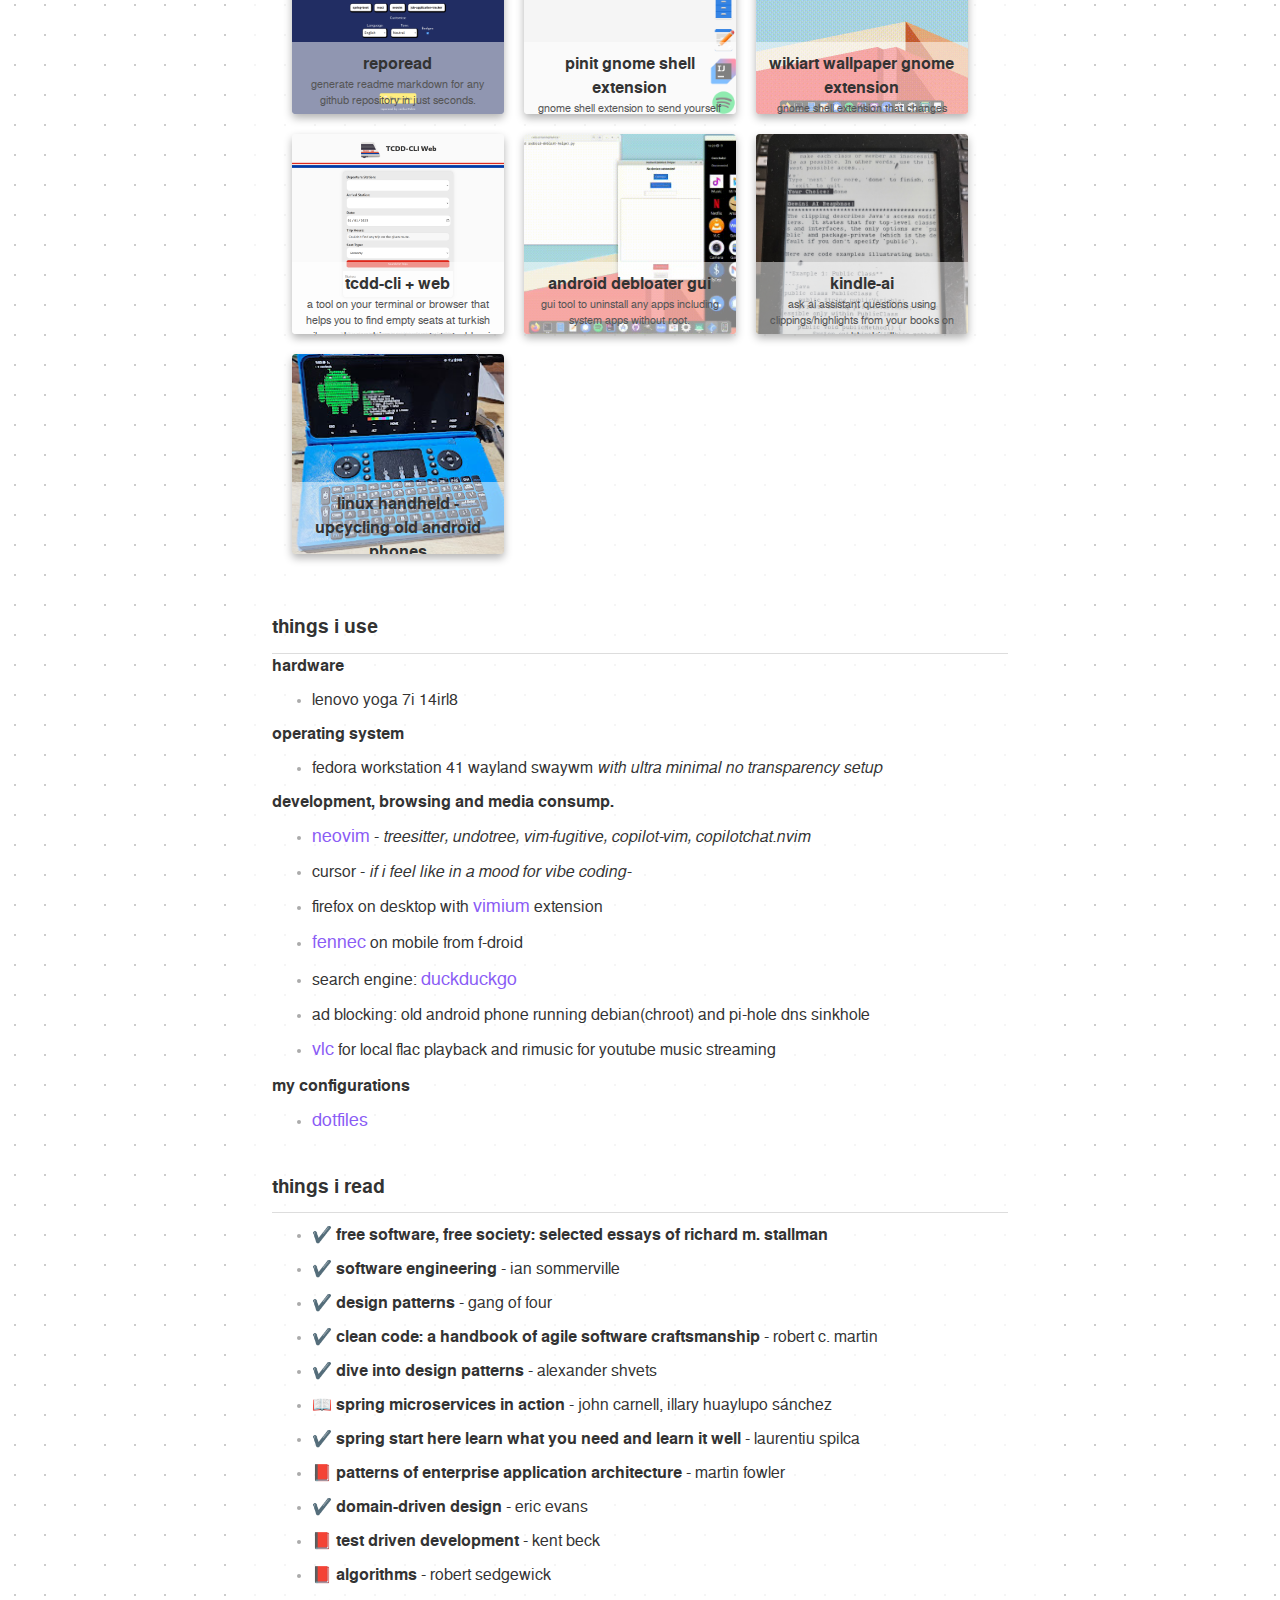
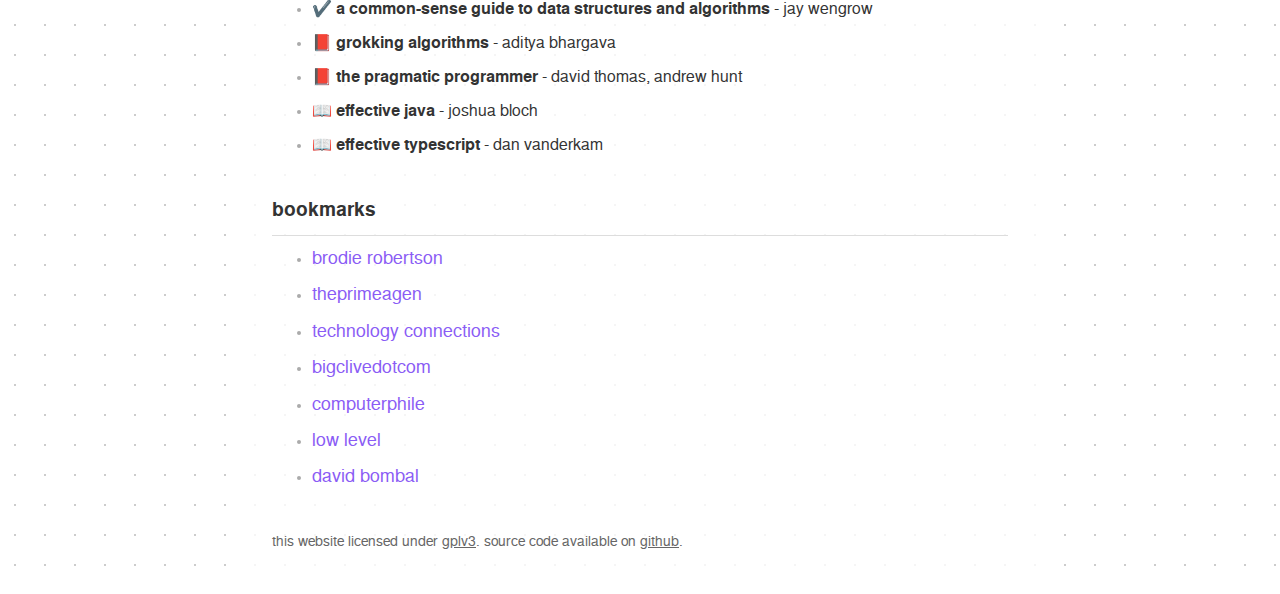
==== commit 0fb65fd4: "add gpg, lowercase style" ====
--- a/index.html
+++ b/index.html
@@ -16,15 +16,16 @@
                 <a href="https://linkedin.com/in/cankurttekin">linkedin</a> 
                 <a href="https://github.com/cankurttekin">github</a>
 		<a href="https://blog.kurttekin.com">blog</a>
-            </div>
+		<a href="https://pgp.mit.edu/pks/lookup?op=get&search=0xAC9A980E2">GPG</a>            
+	    </div>
+	    <br />
+	    <p><i>cankurttekin [at] gmail [dot] com</i></p>
         </footer>
-	<p>i am a software engineer, observer, and tinkerer. i love all kinds of engineering and development.</p>
-	<p>i love free software, freedom in general, music(mostly alternative/stoner/industrial metal).
+    <p>i am a software engineer, observer, and tinkerer. i love all kinds of engineering and development.</p>
+    <p>i love free software, freedom in general, and music (mostly alternative, stoner, and industrial metal).</p>
 	</p>
 	    <br />
-	    <p><i>cankurttekin [at] gmail [dot] com</i></p>
         </header>
-       
 
 <section class="blog-posts">
     <ol class="timeline">
@@ -289,7 +290,7 @@
 	<li><a href="https://www.youtube.com/@davidbombal">David Bombal</a></li>
 </ul>
  </section>
-    </div>
-</body>
-</html>
-
+    <footer>
+        <p>this website Licensed under <a href="https://www.gnu.org/licenses/gpl-3.0.html">GPLv3</a>. Source code available on <a href="https://github.com/cankurttekin/cankurttekin.github.io">GitHub</a>.</p>
+    </footer>
+
--- a/styles.css
+++ b/styles.css
@@ -20,6 +20,7 @@
 	min-height: 100vh;
 	padding-top: 20vh;
 	padding-bottom: 20vh;
+	text-transform: lowercase;
 }
 
 button,
@@ -51,32 +52,12 @@
 
 .timeline-item {
 	display: flex;
-	gap: 24px;
+	gap: 16px;
 	& + * {
+		margin-top: 18px;
+	}
+	& + .extra-space {
 		margin-top: 24px;
-	}
-	& + .extra-space {
-		margin-top: 48px;
-	}
-}
-
-.new-comment {
-	width: 100%;
-	input {
-		border: 1px solid var(--c-grey-200);
-		border-radius: 6px;
-		height: 48px;
-		padding: 0 16px;
-		width: 100%;
-		&::placeholder {
-			color: var(--c-grey-300);
-		}
-
-		&:focus {
-			border-color: var(--c-grey-300);
-			outline: 0; // Don't actually do this
-			box-shadow: 0 0 0 4px var(--c-grey-100);
-		}
 	}
 }
 
@@ -252,7 +233,7 @@
     background: 
         radial-gradient(circle, #ccc 1px, transparent 1px) 0 0, 
         radial-gradient(circle, #ccc 1px, transparent 1px) 30px 30px;
-    background-size: 30px 30px; /* Control the size of the dots */
+    background-size: 30px 30px; /* size of the dots */
     background-repeat: repeat;
 }
 
@@ -260,10 +241,11 @@
 .container {
     max-width: 800px;
     width: 100%;
-    padding: 20px;
-    background-color: white;
+    padding: 32px;
+    background-color: rgba(255, 255, 255, 0.8); /* Slightly transparent white */
     /*border-radius: 8px;*/
     margin-top: 20px; /* Add some space at the top */
+    margin-bottom: 20px; /* Add some space at the bottom */
     flex: 1 1 auto; /* Allow the container to grow as needed */
 }
 
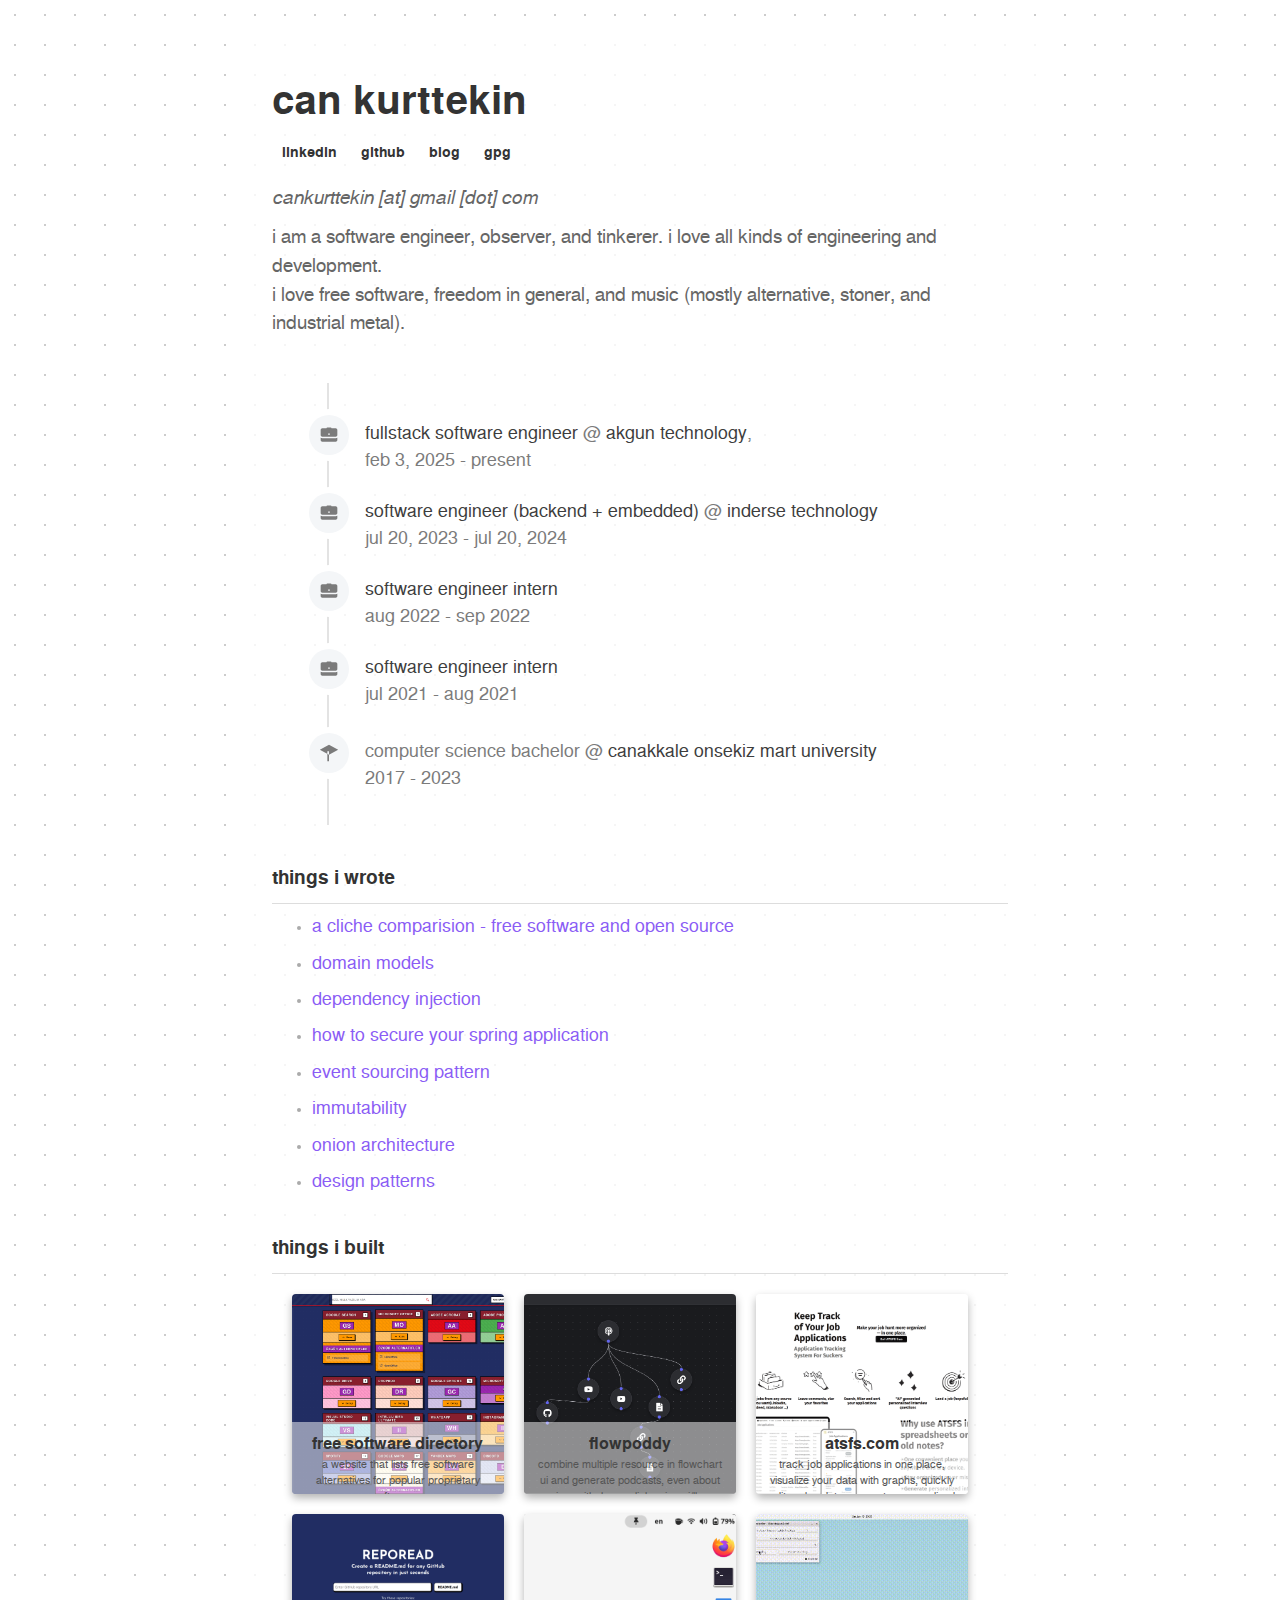
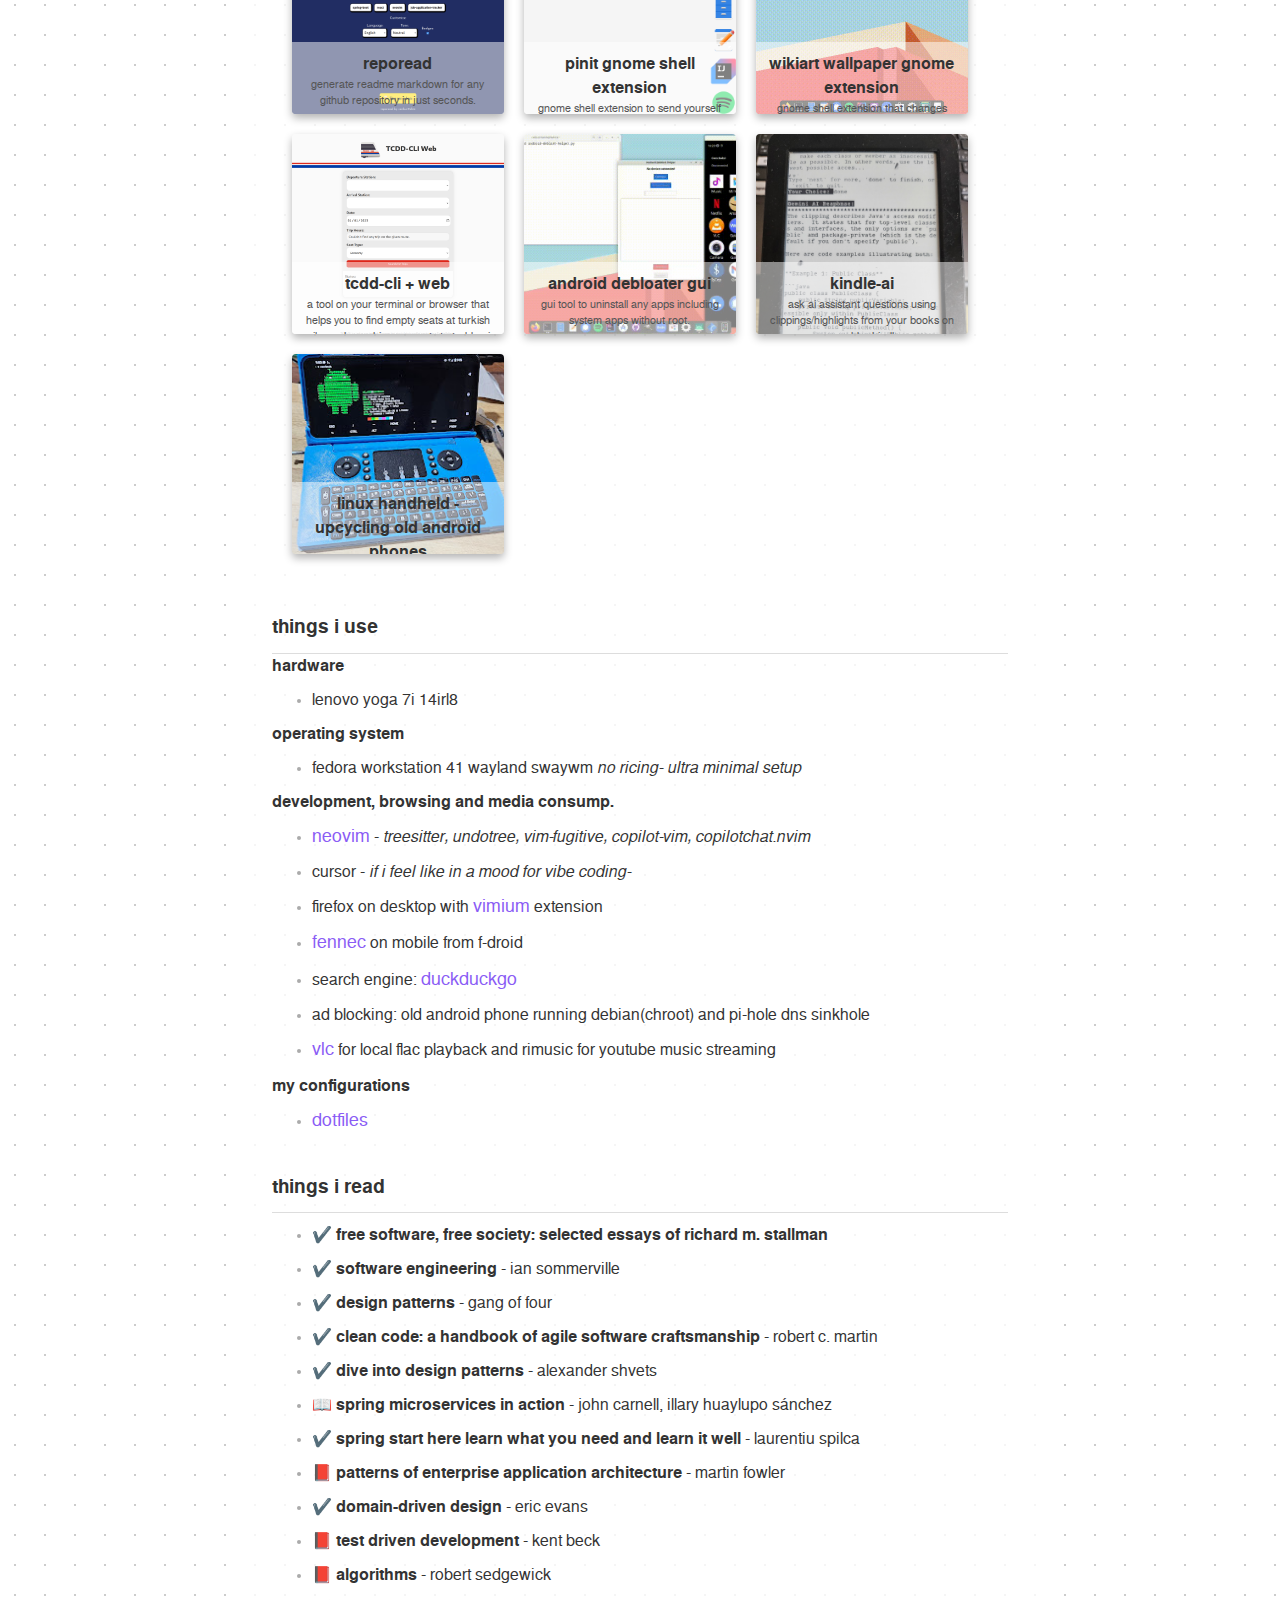
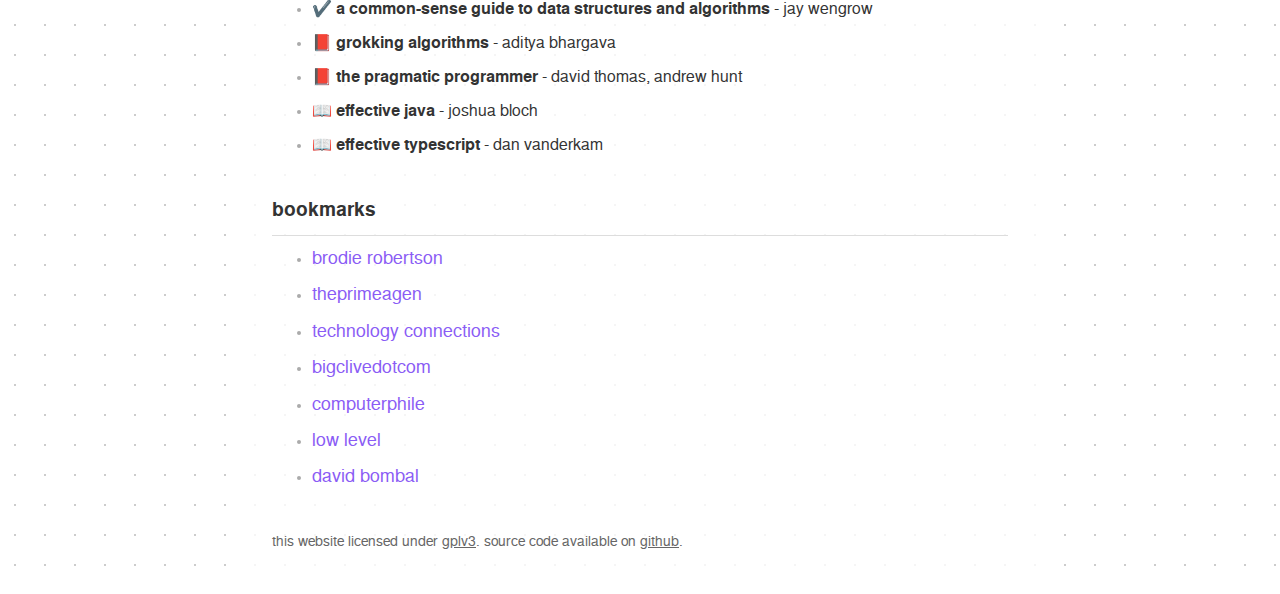
==== commit 99ae3acf: "ricing" ====
--- a/index.html
+++ b/index.html
@@ -230,7 +230,7 @@
         <div>
             <h4>operating system</h4>
             <ul>
-		    <li>Fedora Workstation 41 Wayland SwayWM <i>with ultra minimal no transparency setup</i></li>
+		    <li>Fedora Workstation 41 Wayland SwayWM <i>no ricing- ultra minimal setup</i></li>
             </ul>
         </div>
         <div>
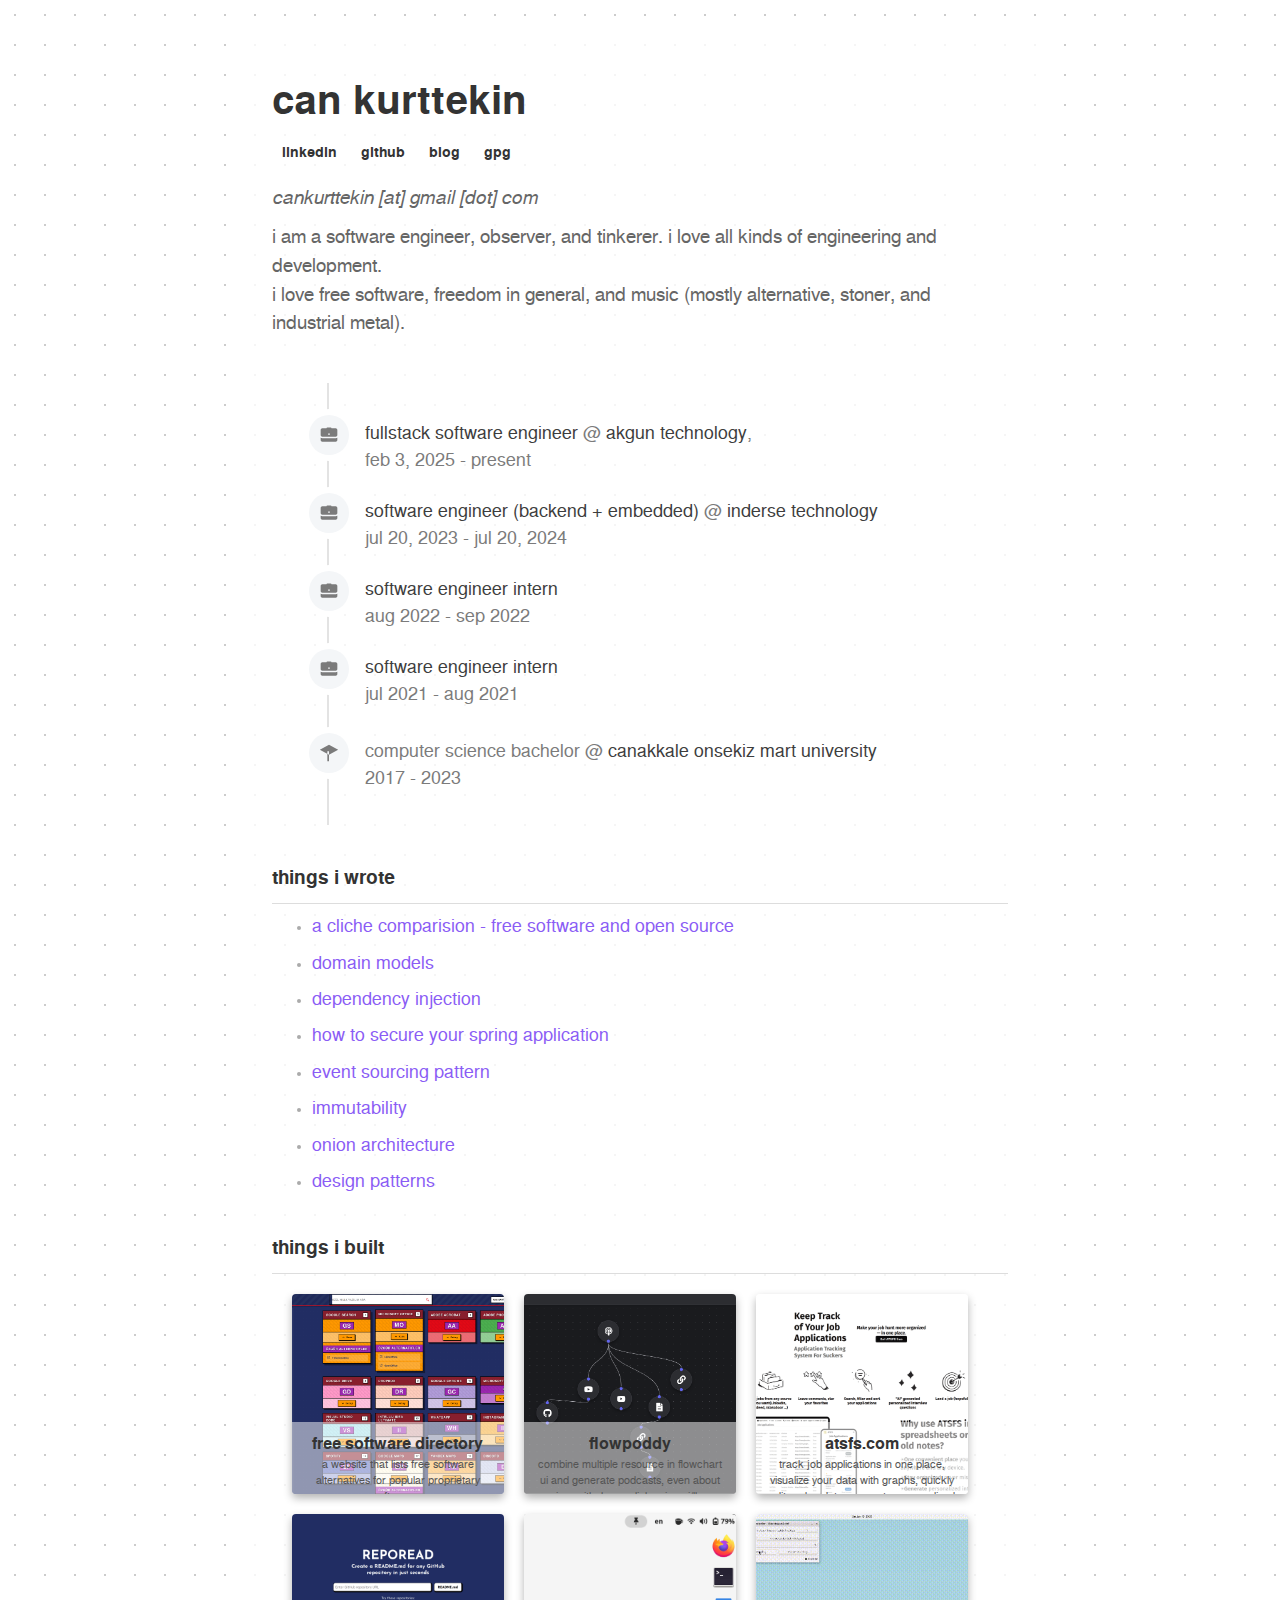
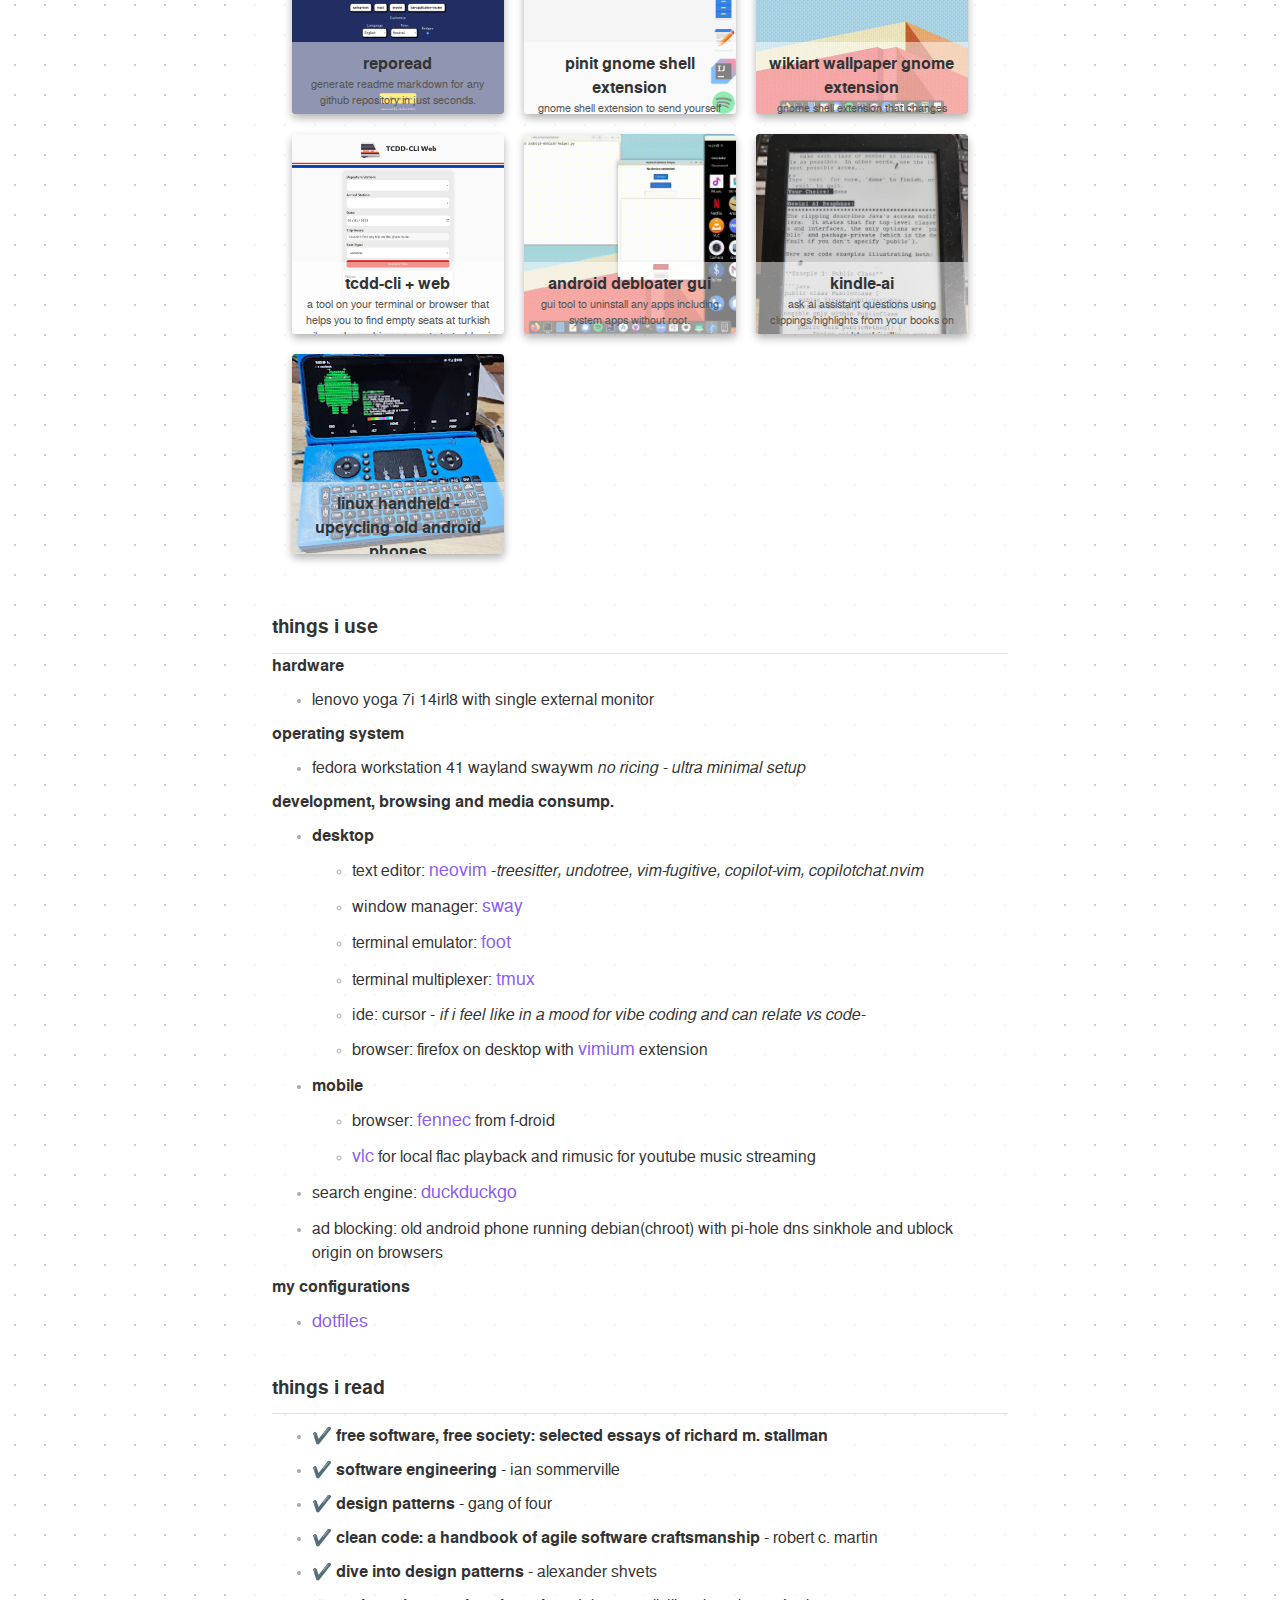
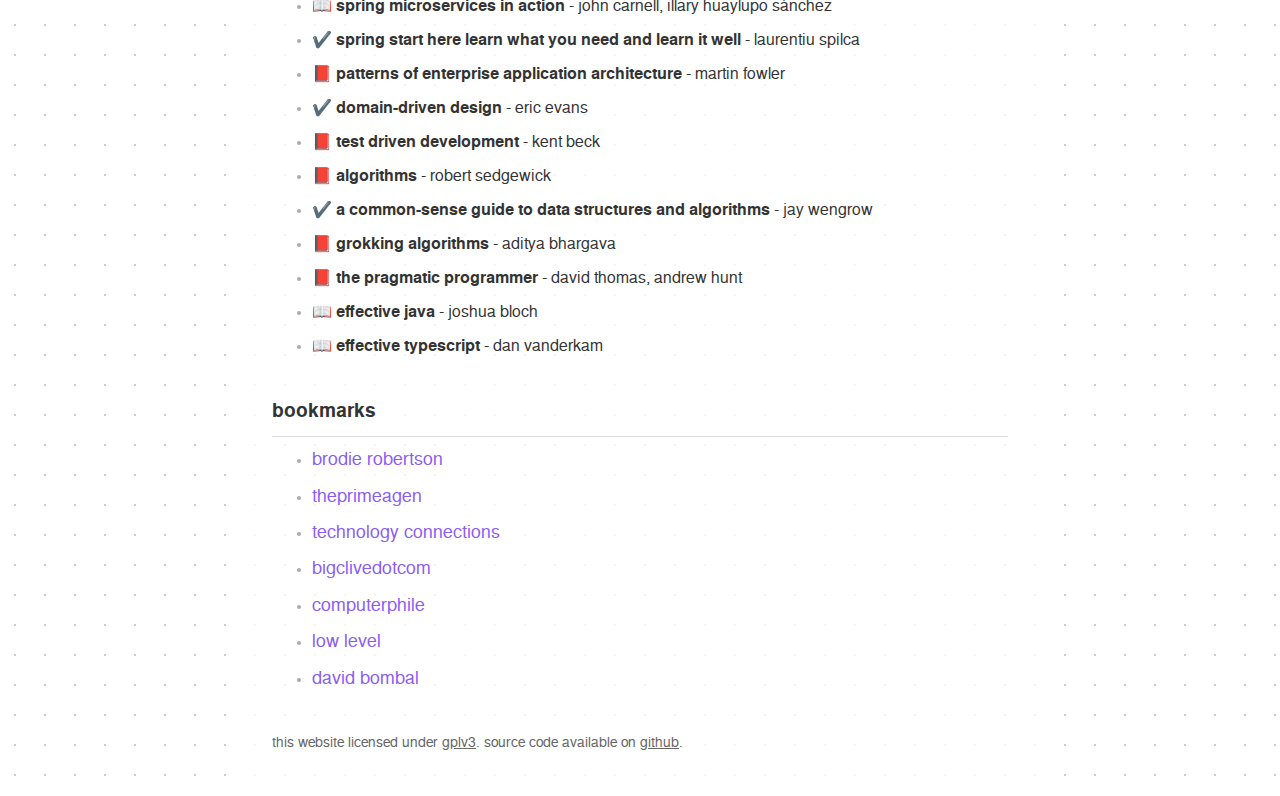
==== commit 0ee586fe: "better org for things i use section" ====
--- a/index.html
+++ b/index.html
@@ -1,296 +1,306 @@
 <!DOCTYPE html>
 <html lang="en">
-<head>
+  <head>
     <meta charset="UTF-8">
     <meta name="viewport" content="width=device-width, initial-scale=1.0">
     <meta name="description" content="Can Kurttekin's personal website">
     <title>cankurttekin</title>
     <link rel="stylesheet" href="styles.css">
-</head>
-<body>
+  </head>
+  <body>
     <div class="container">
-        <header>
-            <h1>can kurttekin</h1>
-	    <footer>
-            <div class="links">
-                <a href="https://linkedin.com/in/cankurttekin">linkedin</a> 
-                <a href="https://github.com/cankurttekin">github</a>
-		<a href="https://blog.kurttekin.com">blog</a>
-		<a href="https://pgp.mit.edu/pks/lookup?op=get&search=0xAC9A980E2">GPG</a>            
-	    </div>
-	    <br />
-	    <p><i>cankurttekin [at] gmail [dot] com</i></p>
+      <header>
+        <h1>can kurttekin</h1>
+        <footer>
+          <div class="links">
+            <a href="https://linkedin.com/in/cankurttekin">linkedin</a> 
+            <a href="https://github.com/cankurttekin">github</a>
+            <a href="https://blog.kurttekin.com">blog</a>
+            <a href="https://pgp.mit.edu/pks/lookup?op=get&search=0xAC9A980E2">GPG</a>            
+          </div>
+          <br />
+          <p><i>cankurttekin [at] gmail [dot] com</i></p>
         </footer>
-    <p>i am a software engineer, observer, and tinkerer. i love all kinds of engineering and development.</p>
-    <p>i love free software, freedom in general, and music (mostly alternative, stoner, and industrial metal).</p>
-	</p>
-	    <br />
-        </header>
-
-<section class="blog-posts">
-    <ol class="timeline">
-        <li class="timeline-item">
-	    <span class="timeline-item-icon | faded-icon">
-		
-
-
-<svg xmlns="http://www.w3.org/2000/svg" viewBox="0 0 24 24" width="24px" height="24px">
-    <path fill="currentColor" d="M 10 3 A 1.0001 1.0001 0 0 0 8.9863281 4 L 4 4 C 2.895 4 2 4.895 2 6 L 2 12 C 2 13.103 2.897 14 4 14 L 20 14 C 21.103 14 22 13.103 22 12 L 22 6 C 22 4.895 21.105 4 20 4 L 15.013672 4 A 1.0001 1.0001 0 0 0 14 3 L 10 3 z M 12 10 C 12.552 10 13 10.448 13 11 C 13 11.552 12.552 12 12 12 C 11.448 12 11 11.552 11 11 C 11 10.448 11.448 10 12 10 z M 2 15.443359 L 2 18 C 2 19.105 2.895 20 4 20 L 20 20 C 21.105 20 22 19.105 22 18 L 22 15.443359 C 21.409 15.787359 20.732 16 20 16 L 4 16 C 3.268 16 2.591 15.787359 2 15.443359 z"/>
-</svg>
-
-	    </span>
-	    <div class="timeline-item-description">
-	        <span>
-		    <a href="#">Fullstack Software Engineer</a> @ <a href="#">Akgun Technology</a>,
-    		    <br /> <time datetime="21-01-2021">Feb 3, 2025 - Present</time>
-	        </span>
-	    </div>
-	</li>
-	<li class="timeline-item">
-	    <span class="timeline-item-icon | faded-icon">
-		<svg xmlns="http://www.w3.org/2000/svg" viewBox="0 0 24 24" width="24px" height="24px">
-    <path fill="currentColor" d="M 10 3 A 1.0001 1.0001 0 0 0 8.9863281 4 L 4 4 C 2.895 4 2 4.895 2 6 L 2 12 C 2 13.103 2.897 14 4 14 L 20 14 C 21.103 14 22 13.103 22 12 L 22 6 C 22 4.895 21.105 4 20 4 L 15.013672 4 A 1.0001 1.0001 0 0 0 14 3 L 10 3 z M 12 10 C 12.552 10 13 10.448 13 11 C 13 11.552 12.552 12 12 12 C 11.448 12 11 11.552 11 11 C 11 10.448 11.448 10 12 10 z M 2 15.443359 L 2 18 C 2 19.105 2.895 20 4 20 L 20 20 C 21.105 20 22 19.105 22 18 L 22 15.443359 C 21.409 15.787359 20.732 16 20 16 L 4 16 C 3.268 16 2.591 15.787359 2 15.443359 z"/>
-</svg>
-	    </span>
-	    <div class="timeline-item-description">
-		<span>
-			<a href="#">Software Engineer (Backend + Embedded)</a> @ <a href="#">Inderse Technology</a> <br /> <time datetime="20-01-2021">Jul 20, 2023 - Jul 20, 2024</time>
-		</span>
-	    </div>
-	</li>
-	<li class="timeline-item">
-	    <span class="timeline-item-icon | faded-icon">
-		<svg xmlns="http://www.w3.org/2000/svg" viewBox="0 0 24 24" width="24px" height="24px">
-    <path fill="currentColor" d="M 10 3 A 1.0001 1.0001 0 0 0 8.9863281 4 L 4 4 C 2.895 4 2 4.895 2 6 L 2 12 C 2 13.103 2.897 14 4 14 L 20 14 C 21.103 14 22 13.103 22 12 L 22 6 C 22 4.895 21.105 4 20 4 L 15.013672 4 A 1.0001 1.0001 0 0 0 14 3 L 10 3 z M 12 10 C 12.552 10 13 10.448 13 11 C 13 11.552 12.552 12 12 12 C 11.448 12 11 11.552 11 11 C 11 10.448 11.448 10 12 10 z M 2 15.443359 L 2 18 C 2 19.105 2.895 20 4 20 L 20 20 C 21.105 20 22 19.105 22 18 L 22 15.443359 C 21.409 15.787359 20.732 16 20 16 L 4 16 C 3.268 16 2.591 15.787359 2 15.443359 z"/>
-</svg>
-	    </span>
-	    <div class="timeline-item-description">
-		<span>
-		    <a href="#">Software Engineer Intern</a> <br /> <time datetime="20-01-2021">Aug 2022 - Sep 2022</time>
-		</span>
-	    </div>
-	</li>
-
-<li class="timeline-item">
-	    <span class="timeline-item-icon | faded-icon">
-		<svg xmlns="http://www.w3.org/2000/svg" viewBox="0 0 24 24" width="24px" height="24px">
-    <path fill="currentColor" d="M 10 3 A 1.0001 1.0001 0 0 0 8.9863281 4 L 4 4 C 2.895 4 2 4.895 2 6 L 2 12 C 2 13.103 2.897 14 4 14 L 20 14 C 21.103 14 22 13.103 22 12 L 22 6 C 22 4.895 21.105 4 20 4 L 15.013672 4 A 1.0001 1.0001 0 0 0 14 3 L 10 3 z M 12 10 C 12.552 10 13 10.448 13 11 C 13 11.552 12.552 12 12 12 C 11.448 12 11 11.552 11 11 C 11 10.448 11.448 10 12 10 z M 2 15.443359 L 2 18 C 2 19.105 2.895 20 4 20 L 20 20 C 21.105 20 22 19.105 22 18 L 22 15.443359 C 21.409 15.787359 20.732 16 20 16 L 4 16 C 3.268 16 2.591 15.787359 2 15.443359 z"/>
-</svg>
-	    </span>
-	    <div class="timeline-item-description">
-		<span>
-		    <a href="#">Software Engineer Intern</a> <br /> <time datetime="20-01-2021">Jul 2021 - Aug 2021</time>
-		</span>
-	    </div>
-	</li>
-
-	<li class="timeline-item | extra-space">
-	    <span class="timeline-item-icon | faded-icon">
-		
-<svg xmlns="http://www.w3.org/2000/svg" viewBox="0 0 24 24" width="24px" height="24px">
-    <path fill="currentColor" d="M12 2L1 8l11 6 11-6-11-6zM12 10v12h-2V10h2z"/>
-</svg>
-
-   	    </span>
-	    <div class="timeline-item-wrapper">
-	        <div class="timeline-item-description">
-	        <span>Computer Science Bachelor @ <a href="#">Canakkale Onsekiz Mart University</a> <br /> <time datetime="23-08-2023">2017 - 2023</time>
-	        </span>
-	    </div>
-	    <!--<div class="comment">
-		<p>Java, Java EE, Spring Boot, JSF, Servlet, Angular, Reactjs, Oracle DB</p>
-	    </div>-->
-	</li>
-    </ol>
-</section>
-
-        <section class="blog-posts">
-            <h3>things i wrote</h3>
-            <ul>
-		<li><a href="https://blog.kurttekin.com/2025/01/bir-klise-karsilastirma-ozgur-yazilim.html">A cliche comparision - Free Software and Open Source</a></li>
-                <li><a href="https://blog.kurttekin.com/2024/11/domain-models.html">Domain Models</a></li>
-                <li><a href="https://blog.kurttekin.com/2024/09/dependency-injection.html">Dependency Injection</a></li>
-                <li><a href="http://blog.kurttekin.com/2024/08/how-to-secure-your-spring-application.html">How to Secure Your Spring Application</a></li>
-                <li><a href="http://blog.kurttekin.com/2024/08/event-sourcing-pattern.html">Event Sourcing Pattern</a></li>
-                <li><a href="http://blog.kurttekin.com/2024/08/immutability-in-software-design.html">Immutability</a></li>
-                <li><a href="http://blog.kurttekin.com/2024/07/onion-architecture.html">Onion Architecture</a></li>
-                <li><a href="http://blog.kurttekin.com/2024/06/design-patterns.html">Design Patterns</a></li>
-            </ul>
+        <p>i am a software engineer, observer, and tinkerer. i love all kinds of engineering and development.</p>
+        <p>i love free software, freedom in general, and music (mostly alternative, stoner, and industrial metal).</p>
+        </p>
+        <br />
+      </header>
+
+      <section class="blog-posts">
+        <ol class="timeline">
+          <li class="timeline-item">
+            <span class="timeline-item-icon | faded-icon">
+
+              <svg xmlns="http://www.w3.org/2000/svg" viewBox="0 0 24 24" width="24px" height="24px">
+                <path fill="currentColor" d="M 10 3 A 1.0001 1.0001 0 0 0 8.9863281 4 L 4 4 C 2.895 4 2 4.895 2 6 L 2 12 C 2 13.103 2.897 14 4 14 L 20 14 C 21.103 14 22 13.103 22 12 L 22 6 C 22 4.895 21.105 4 20 4 L 15.013672 4 A 1.0001 1.0001 0 0 0 14 3 L 10 3 z M 12 10 C 12.552 10 13 10.448 13 11 C 13 11.552 12.552 12 12 12 C 11.448 12 11 11.552 11 11 C 11 10.448 11.448 10 12 10 z M 2 15.443359 L 2 18 C 2 19.105 2.895 20 4 20 L 20 20 C 21.105 20 22 19.105 22 18 L 22 15.443359 C 21.409 15.787359 20.732 16 20 16 L 4 16 C 3.268 16 2.591 15.787359 2 15.443359 z"/>
+              </svg>
+
+            </span>
+            <div class="timeline-item-description">
+              <span>
+                <a href="#">Fullstack Software Engineer</a> @ <a href="#">Akgun Technology</a>,
+                <br /> <time datetime="21-01-2021">Feb 3, 2025 - Present</time>
+              </span>
+            </div>
+          </li>
+          <li class="timeline-item">
+            <span class="timeline-item-icon | faded-icon">
+              <svg xmlns="http://www.w3.org/2000/svg" viewBox="0 0 24 24" width="24px" height="24px">
+                <path fill="currentColor" d="M 10 3 A 1.0001 1.0001 0 0 0 8.9863281 4 L 4 4 C 2.895 4 2 4.895 2 6 L 2 12 C 2 13.103 2.897 14 4 14 L 20 14 C 21.103 14 22 13.103 22 12 L 22 6 C 22 4.895 21.105 4 20 4 L 15.013672 4 A 1.0001 1.0001 0 0 0 14 3 L 10 3 z M 12 10 C 12.552 10 13 10.448 13 11 C 13 11.552 12.552 12 12 12 C 11.448 12 11 11.552 11 11 C 11 10.448 11.448 10 12 10 z M 2 15.443359 L 2 18 C 2 19.105 2.895 20 4 20 L 20 20 C 21.105 20 22 19.105 22 18 L 22 15.443359 C 21.409 15.787359 20.732 16 20 16 L 4 16 C 3.268 16 2.591 15.787359 2 15.443359 z"/>
+              </svg>
+            </span>
+            <div class="timeline-item-description">
+              <span>
+                <a href="#">Software Engineer (Backend + Embedded)</a> @ <a href="#">Inderse Technology</a> <br /> <time datetime="20-01-2021">Jul 20, 2023 - Jul 20, 2024</time>
+              </span>
+            </div>
+          </li>
+          <li class="timeline-item">
+            <span class="timeline-item-icon | faded-icon">
+              <svg xmlns="http://www.w3.org/2000/svg" viewBox="0 0 24 24" width="24px" height="24px">
+                <path fill="currentColor" d="M 10 3 A 1.0001 1.0001 0 0 0 8.9863281 4 L 4 4 C 2.895 4 2 4.895 2 6 L 2 12 C 2 13.103 2.897 14 4 14 L 20 14 C 21.103 14 22 13.103 22 12 L 22 6 C 22 4.895 21.105 4 20 4 L 15.013672 4 A 1.0001 1.0001 0 0 0 14 3 L 10 3 z M 12 10 C 12.552 10 13 10.448 13 11 C 13 11.552 12.552 12 12 12 C 11.448 12 11 11.552 11 11 C 11 10.448 11.448 10 12 10 z M 2 15.443359 L 2 18 C 2 19.105 2.895 20 4 20 L 20 20 C 21.105 20 22 19.105 22 18 L 22 15.443359 C 21.409 15.787359 20.732 16 20 16 L 4 16 C 3.268 16 2.591 15.787359 2 15.443359 z"/>
+              </svg>
+            </span>
+            <div class="timeline-item-description">
+              <span>
+                <a href="#">Software Engineer Intern</a> <br /> <time datetime="20-01-2021">Aug 2022 - Sep 2022</time>
+              </span>
+            </div>
+          </li>
+
+          <li class="timeline-item">
+            <span class="timeline-item-icon | faded-icon">
+              <svg xmlns="http://www.w3.org/2000/svg" viewBox="0 0 24 24" width="24px" height="24px">
+                <path fill="currentColor" d="M 10 3 A 1.0001 1.0001 0 0 0 8.9863281 4 L 4 4 C 2.895 4 2 4.895 2 6 L 2 12 C 2 13.103 2.897 14 4 14 L 20 14 C 21.103 14 22 13.103 22 12 L 22 6 C 22 4.895 21.105 4 20 4 L 15.013672 4 A 1.0001 1.0001 0 0 0 14 3 L 10 3 z M 12 10 C 12.552 10 13 10.448 13 11 C 13 11.552 12.552 12 12 12 C 11.448 12 11 11.552 11 11 C 11 10.448 11.448 10 12 10 z M 2 15.443359 L 2 18 C 2 19.105 2.895 20 4 20 L 20 20 C 21.105 20 22 19.105 22 18 L 22 15.443359 C 21.409 15.787359 20.732 16 20 16 L 4 16 C 3.268 16 2.591 15.787359 2 15.443359 z"/>
+              </svg>
+            </span>
+            <div class="timeline-item-description">
+              <span>
+                <a href="#">Software Engineer Intern</a> <br /> <time datetime="20-01-2021">Jul 2021 - Aug 2021</time>
+              </span>
+            </div>
+          </li>
+
+          <li class="timeline-item | extra-space">
+            <span class="timeline-item-icon | faded-icon">
+
+              <svg xmlns="http://www.w3.org/2000/svg" viewBox="0 0 24 24" width="24px" height="24px">
+                <path fill="currentColor" d="M12 2L1 8l11 6 11-6-11-6zM12 10v12h-2V10h2z"/>
+              </svg>
+
+            </span>
+            <div class="timeline-item-wrapper">
+              <div class="timeline-item-description">
+                <span>Computer Science Bachelor @ <a href="#">Canakkale Onsekiz Mart University</a> <br /> <time datetime="23-08-2023">2017 - 2023</time>
+                </span>
+              </div>
+              <!--<div class="comment">
+                <p>Java, Java EE, Spring Boot, JSF, Servlet, Angular, Reactjs, Oracle DB</p>
+                </div>-->
+          </li>
+        </ol>
+      </section>
+
+      <section class="blog-posts">
+        <h3>things i wrote</h3>
+        <ul>
+          <li><a href="https://blog.kurttekin.com/2025/01/bir-klise-karsilastirma-ozgur-yazilim.html">A cliche comparision - Free Software and Open Source</a></li>
+          <li><a href="https://blog.kurttekin.com/2024/11/domain-models.html">Domain Models</a></li>
+          <li><a href="https://blog.kurttekin.com/2024/09/dependency-injection.html">Dependency Injection</a></li>
+          <li><a href="http://blog.kurttekin.com/2024/08/how-to-secure-your-spring-application.html">How to Secure Your Spring Application</a></li>
+          <li><a href="http://blog.kurttekin.com/2024/08/event-sourcing-pattern.html">Event Sourcing Pattern</a></li>
+          <li><a href="http://blog.kurttekin.com/2024/08/immutability-in-software-design.html">Immutability</a></li>
+          <li><a href="http://blog.kurttekin.com/2024/07/onion-architecture.html">Onion Architecture</a></li>
+          <li><a href="http://blog.kurttekin.com/2024/06/design-patterns.html">Design Patterns</a></li>
+        </ul>
+      </section>
+
+      <section class="projects">
+        <h3>things i built</h3>
+        <div class="projects-container">
+          <a href="https://ozgur-alternatifi.vercel.app" class="project-card" style="background-image: url('./assets/ozgur-yazilim.png');">
+            <div class="card-content">
+              <h4 class="project-title">free software directory</h4>
+              <p class="project-description">A website that lists free software alternatives for popular proprietary softwares.</p>
+            </div>
+          </a>
+
+          <a href="https://flowpoddy.vercel.app" class="project-card" style="background-image: url('./assets/flowpoddy.png');">
+            <div class="card-content">
+              <h4 class="project-title">flowpoddy</h4>
+              <p class="project-description">Combine multiple resource in flowchart ui and generate podcasts, even about given Github Repo link using AI/LLM.</p>
+            </div>
+          </a>
+
+          <a href="https://atsfs.com" class="project-card" style="background-image: url('./assets/atsfs.gif');">
+            <div class="card-content">
+              <h4 class="project-title">ATSFS.COM</h4>
+              <p class="project-description">Track job applications in one place, visualize your data with graphs, quickly edit and update, generate personalized interview questions with integrated AI/LLM. </p>
+            </div>
+          </a>
+
+          <a href="https://reporead.vercel.app" class="project-card" style="background-image: url('./assets/reporead.gif');">
+            <div class="card-content">
+              <h4 class="project-title">REPOREAD</h4>
+              <p class="project-description">Generate README markdown for any Github repository in just seconds.</p>
+            </div>
+          </a>
+
+
+          <a href="https://extensions.gnome.org/extension/7083/pin-it/" class="project-card" style="background-image: url('./assets/pinit.gif');">
+            <div class="card-content">
+              <h4 class="project-title">PinIt Gnome Shell Extension</h4>
+              <p class="project-description">GNOME Shell Extension to send yourself custom notifications.</p>
+            </div>
+          </a>
+
+          <a href="https://extensions.gnome.org/extension/7071/wikiart-wallpaper/" class="project-card" style="background-image: url('./assets/wikiart.gif');">
+            <div class="card-content">
+              <h4 class="project-title">WikiArt Wallpaper Gnome Extension</h4>
+              <p class="project-description"> GNOME Shell Extension that changes your desktop wallpaper to WikiArt's Artwork of the day.</p>
+            </div>
+          </a>
+
+          <a href="https://github.com/cankurttekin/tcdd-cli" class="project-card" style="background-image: url('./assets/tcdd-cli.png');">
+            <div class="card-content">
+              <h4 class="project-title">TCDD-CLI + Web</h4>
+              <p class="project-description">A tool on your terminal or browser that helps you to find empty seats at Turkish Railways by making requests to TCDD API.</p>
+            </div>
+          </a>
+
+
+          <a href="https://github.com/cankurttekin/Android-Debloat-Helper-GUI" class="project-card" style="background-image: url('./assets/debloater.gif');">
+            <div class="card-content">
+              <h4 class="project-title">Android Debloater GUI</h4>
+              <p class="project-description"> GUI tool to uninstall any apps including system apps without root.</p>
+            </div>
+          </a>
+
+          <a href="https://github.com/cankurttekin/kindle-ai" class="project-card" style="background-image: url('./assets/kindle-ai.png');">
+            <div class="card-content">
+              <h4 class="project-title">Kindle-ai</h4>
+              <p class="project-description">Ask AI assistant questions using clippings/highlights from your books on your older Kindle.</p>
+            </div>
+          </a>
+
+          <a href="https://github.com/cankurttekin/umpc-phone" class="project-card" style="background-image: url('./assets/umpc-phone.jpg');">
+            <div class="card-content">
+              <h4 class="project-title">Linux Handheld - Upcycling Old Android Phones</h4>
+              <p class="project-description">Handheld linux computer made from old Android phone(chroot/proot linux installed) and 3d printed case with keyboard.</p>
+            </div>
+          </a>
+      </section>
+
+      <!--
+        <section class="projects">
+        <h3>Repositories that are not deployed/live but you may still want to check</h3>
+        <ul>
+
+        <li>
+        <a href="https://github.com/cankurttekin/design-patterns-in-java">
+        <img align="center" src="https://github-readme-stats.vercel.app/api/pin/?username=cankurttekin&repo=design-patterns-in-java" /></a>
+        </li>
+
+        <li>
+        <a href="https://github.com/cankurttekin/ProductInventory">
+        <img align="center" src="https://github-readme-stats.vercel.app/api/pin/?username=cankurttekin&repo=ProductInventory" /></a>
+        </li>
+
+        <li>
+        <a href="https://github.com/cankurttekin/ShoppingCart">
+        <img align="center" src="https://github-readme-stats.vercel.app/api/pin/?username=cankurttekin&repo=ShoppingCart" /></a>
+        </li>
+
+        </ul>
+      -->
+
         </section>
-        
-        <section class="projects">
-            <h3>things i built</h3>
-<div class="projects-container">
-  <a href="https://ozgur-alternatifi.vercel.app" class="project-card" style="background-image: url('./assets/ozgur-yazilim.png');">
-    <div class="card-content">
-      <h4 class="project-title">free software directory</h4>
-      <p class="project-description">A website that lists free software alternatives for popular proprietary softwares.</p>
-    </div>
-  </a>
-
-  <a href="https://flowpoddy.vercel.app" class="project-card" style="background-image: url('./assets/flowpoddy.png');">
-    <div class="card-content">
-      <h4 class="project-title">flowpoddy</h4>
-      <p class="project-description">Combine multiple resource in flowchart ui and generate podcasts, even about given Github Repo link using AI/LLM.</p>
-    </div>
-  </a>
- 
-  <a href="https://atsfs.com" class="project-card" style="background-image: url('./assets/atsfs.gif');">
-    <div class="card-content">
-      <h4 class="project-title">ATSFS.COM</h4>
-      <p class="project-description">Track job applications in one place, visualize your data with graphs, quickly edit and update, generate personalized interview questions with integrated AI/LLM. </p>
-    </div>
-  </a>
-  
-  <a href="https://reporead.vercel.app" class="project-card" style="background-image: url('./assets/reporead.gif');">
-    <div class="card-content">
-      <h4 class="project-title">REPOREAD</h4>
-      <p class="project-description">Generate README markdown for any Github repository in just seconds.</p>
-    </div>
-  </a>
-
-
-<a href="https://extensions.gnome.org/extension/7083/pin-it/" class="project-card" style="background-image: url('./assets/pinit.gif');">
-    <div class="card-content">
-      <h4 class="project-title">PinIt Gnome Shell Extension</h4>
-      <p class="project-description">GNOME Shell Extension to send yourself custom notifications.</p>
-    </div>
-  </a>
-
-<a href="https://extensions.gnome.org/extension/7071/wikiart-wallpaper/" class="project-card" style="background-image: url('./assets/wikiart.gif');">
-    <div class="card-content">
-      <h4 class="project-title">WikiArt Wallpaper Gnome Extension</h4>
-      <p class="project-description"> GNOME Shell Extension that changes your desktop wallpaper to WikiArt's Artwork of the day.</p>
-    </div>
-  </a>
-
-<a href="https://github.com/cankurttekin/tcdd-cli" class="project-card" style="background-image: url('./assets/tcdd-cli.png');">
-    <div class="card-content">
-      <h4 class="project-title">TCDD-CLI + Web</h4>
-      <p class="project-description">A tool on your terminal or browser that helps you to find empty seats at Turkish Railways by making requests to TCDD API.</p>
-    </div>
-  </a>
-
-  
-<a href="https://github.com/cankurttekin/Android-Debloat-Helper-GUI" class="project-card" style="background-image: url('./assets/debloater.gif');">
-    <div class="card-content">
-      <h4 class="project-title">Android Debloater GUI</h4>
-      <p class="project-description"> GUI tool to uninstall any apps including system apps without root.</p>
-    </div>
-  </a>
-
-<a href="https://github.com/cankurttekin/kindle-ai" class="project-card" style="background-image: url('./assets/kindle-ai.png');">
-    <div class="card-content">
-      <h4 class="project-title">Kindle-ai</h4>
-      <p class="project-description">Ask AI assistant questions using clippings/highlights from your books on your older Kindle.</p>
-    </div>
-  </a>
-
-<a href="https://github.com/cankurttekin/umpc-phone" class="project-card" style="background-image: url('./assets/umpc-phone.jpg');">
-    <div class="card-content">
-      <h4 class="project-title">Linux Handheld - Upcycling Old Android Phones</h4>
-      <p class="project-description">Handheld linux computer made from old Android phone(chroot/proot linux installed) and 3d printed case with keyboard.</p>
-    </div>
-  </a>
-	</section>
-
-<!--
-	<section class="projects">
-		<h3>Repositories that are not deployed/live but you may still want to check</h3>
-<ul>
-
-<li>
-<a href="https://github.com/cankurttekin/design-patterns-in-java">
-  <img align="center" src="https://github-readme-stats.vercel.app/api/pin/?username=cankurttekin&repo=design-patterns-in-java" /></a>
-</li>
-
-<li>
-<a href="https://github.com/cankurttekin/ProductInventory">
-  <img align="center" src="https://github-readme-stats.vercel.app/api/pin/?username=cankurttekin&repo=ProductInventory" /></a>
-</li>
-
-<li>
-<a href="https://github.com/cankurttekin/ShoppingCart">
-  <img align="center" src="https://github-readme-stats.vercel.app/api/pin/?username=cankurttekin&repo=ShoppingCart" /></a>
-</li>
-
-</ul>
--->
-
+        <section>
+          <h3>things i use</h3>
+          <div>
+            <div class="setup-item">
+              <h4>hardware</h4>
+              <ul>
+                <li>Lenovo Yoga 7i 14IRL8 with single external monitor</li>
+              </ul>
+            </div>
+            <div>
+              <h4>operating system</h4>
+              <ul>
+                <li>Fedora Workstation 41 Wayland SwayWM <i>no ricing - ultra minimal setup</i></li>
+              </ul>
+            </div>
+             <div>
+               <h4>development, browsing and media consump.</h4>
+               <ul>
+                 <li> <h4>desktop</h4>
+                     <ul>
+                       <li>text editor: <a href="https://neovim.io/">neovim</a> -<i>treesitter, undotree, vim-fugitive, copilot-vim, CopilotChat.nvim</i></li>
+                       <li>window manager: <a href="https://swaywm.org/">sway</a></li>
+                       <li>terminal emulator: <a href="#">foot</a></li>
+                       <li>terminal multiplexer: <a href="https://github.com/tmux/tmux">tmux</a></li>
+                       <li>ide: Cursor - <i>if i feel like in a mood for vibe coding and can relate vs code-</i></li>
+                       <li>browser: Firefox on Desktop with <a href="https://vimium.github.io">Vimium</a> Extension</li>
+                     </ul>
+                 </li>
+                 <li> <h4>mobile</h4>
+                  <ul>
+                    <li>browser: <a href="https://f-droid.org/packages/org.mozilla.fennec_fdroid/">Fennec</a> from F-Droid</li>
+                    <li><a href="https://www.videolan.org/">VLC</a> for local FLAC playback and RiMusic for YouTube Music streaming</li>
+                  </ul>
+                </li>
+
+                 <li>Search Engine: <a href="https://duck.com">DuckDuckGo</a></li>
+                 <li>Ad Blocking: Old Android phone running Debian(chroot) with Pi-Hole DNS sinkhole and ublock origin on browsers</li>
+               </ul>
+             </div>
+            <div>
+              <h4>my configurations</h4>
+              <ul>
+                <li><a href="https://github.com/cankurttekin/dotfiles">dotfiles</a> </li>
+              </ul>
+            </div>
+          </div>
         </section>
-<section>
-    <h3>things i use</h3>
-    <div>
-        <div class="setup-item">
-            <h4>hardware</h4>
-            <ul>
-                <li>Lenovo Yoga 7i 14IRL8</li>
-            </ul>
-        </div>
-        <div>
-            <h4>operating system</h4>
-            <ul>
-		    <li>Fedora Workstation 41 Wayland SwayWM <i>no ricing- ultra minimal setup</i></li>
-            </ul>
-        </div>
-        <div>
-            <h4>development, browsing and media consump.</h4>
-            <ul>
-		    <li><a href="https://neovim.io/">neovim</a> - <i>treesitter, undotree, vim-fugitive, copilot-vim, CopilotChat.nvim</i></li>
-	        <li>Cursor - <i>if i feel like in a mood for vibe coding-</i></li>
-		<li>Firefox on Desktop with <a href="https://vimium.github.io">Vimium</a> Extension</li>
-		<li><a href="https://f-droid.org/packages/org.mozilla.fennec_fdroid/">Fennec</a> on Mobile from F-Droid</li>
-		<li>Search Engine: <a href="https://duck.com">DuckDuckGo</a></li>
-		<li>Ad Blocking: Old Android phone running Debian(chroot) and Pi-Hole DNS sinkhole</li>
-		<li><a href="https://www.videolan.org/">VLC</a> for local FLAC playback and RiMusic for YouTube Music streaming</li>
-            </ul>
-        </div>
-	<div>
-            <h4>my configurations</h4>
-		<ul>
-		    <li><a href="https://github.com/cankurttekin/dotfiles">dotfiles</a> </li>
-		</ul>
-        </div>
-    </div>
-</section>
-
-	<section>
-<h3>things i read</h3>
-  <ul>
- <li> ✔️ <b>Free Software, Free Society: Selected Essays of Richard M. Stallman</b></li>
- <li> ✔️ <b>Software Engineering</b> - Ian Sommerville</li>
- <li> ✔️ <b>Design Patterns</b> - Gang Of Four</li>
- <li> ✔️ <b>Clean Code: A Handbook of Agile Software Craftsmanship</b> - Robert C. Martin</li>
- <li> ✔️ <b>Dive Into Design Patterns</b> - Alexander Shvets</li>
- <li> 📖 <b>Spring Microservices in Action</b> - John Carnell, Illary Huaylupo Sánchez</li>
- <li> ✔️ <b>Spring Start Here Learn what you need and learn it well</b> - Laurentiu Spilca</li>
- <li> 📕 <b>Patterns of Enterprise Application Architecture</b> - Martin Fowler</li>
- <li> ✔️ <b>Domain-Driven Design</b> - Eric Evans</li>
- <li> 📕 <b>Test Driven Development</b> - Kent Beck</li>
- <li> 📕 <b>Algorithms</b> - Robert Sedgewick</li>
- <li> ✔️ <b>A Common-Sense Guide to Data Structures and Algorithms</b> - Jay Wengrow</li>
- <li> 📕 <b>Grokking Algorithms</b> - Aditya Bhargava</li>
- <li> 📕 <b>The Pragmatic Programmer</b> - David Thomas, Andrew Hunt</li>
- <li> 📖 <b>Effective Java</b> - Joshua Bloch</li>
- <li> 📖 <b>Effective TypeScript</b> - Dan Vanderkam</li>
-  </ul>
-	</section>
-
-
-
- <section>
-<h3>bookmarks</h3>
-<ul>
-	<li><a href="https://www.youtube.com/@BrodieRobertson">Brodie Robertson</a> </li>
-	<li><a href="https://www.youtube.com/channel/UC8ENHE5xdFSwx71u3fDH5Xw">ThePrimeagen</a> </li>
-	<li><a href="https://www.youtube.com/@TechnologyConnections">Technology Connections</a></li>
-	<li><a href="https://www.youtube.com/@bigclivedotcom">bigclivedotcom</a> </li>
-	<li><a href="https://www.youtube.com/@Computerphile">Computerphile</a></li>
-	<li><a href="https://www.youtube.com/@LowLevel">Low Level</a> </li>
-	<li><a href="https://www.youtube.com/@davidbombal">David Bombal</a></li>
-</ul>
- </section>
-    <footer>
-        <p>this website Licensed under <a href="https://www.gnu.org/licenses/gpl-3.0.html">GPLv3</a>. Source code available on <a href="https://github.com/cankurttekin/cankurttekin.github.io">GitHub</a>.</p>
-    </footer>
-
+
+        <section>
+          <h3>things i read</h3>
+          <ul>
+            <li> ✔️ <b>Free Software, Free Society: Selected Essays of Richard M. Stallman</b></li>
+            <li> ✔️ <b>Software Engineering</b> - Ian Sommerville</li>
+            <li> ✔️ <b>Design Patterns</b> - Gang Of Four</li>
+            <li> ✔️ <b>Clean Code: A Handbook of Agile Software Craftsmanship</b> - Robert C. Martin</li>
+            <li> ✔️ <b>Dive Into Design Patterns</b> - Alexander Shvets</li>
+            <li> 📖 <b>Spring Microservices in Action</b> - John Carnell, Illary Huaylupo Sánchez</li>
+            <li> ✔️ <b>Spring Start Here Learn what you need and learn it well</b> - Laurentiu Spilca</li>
+            <li> 📕 <b>Patterns of Enterprise Application Architecture</b> - Martin Fowler</li>
+            <li> ✔️ <b>Domain-Driven Design</b> - Eric Evans</li>
+            <li> 📕 <b>Test Driven Development</b> - Kent Beck</li>
+            <li> 📕 <b>Algorithms</b> - Robert Sedgewick</li>
+            <li> ✔️ <b>A Common-Sense Guide to Data Structures and Algorithms</b> - Jay Wengrow</li>
+            <li> 📕 <b>Grokking Algorithms</b> - Aditya Bhargava</li>
+            <li> 📕 <b>The Pragmatic Programmer</b> - David Thomas, Andrew Hunt</li>
+            <li> 📖 <b>Effective Java</b> - Joshua Bloch</li>
+            <li> 📖 <b>Effective TypeScript</b> - Dan Vanderkam</li>
+          </ul>
+        </section>
+
+
+
+        <section>
+          <h3>bookmarks</h3>
+          <ul>
+            <li><a href="https://www.youtube.com/@BrodieRobertson">Brodie Robertson</a> </li>
+            <li><a href="https://www.youtube.com/channel/UC8ENHE5xdFSwx71u3fDH5Xw">ThePrimeagen</a> </li>
+            <li><a href="https://www.youtube.com/@TechnologyConnections">Technology Connections</a></li>
+            <li><a href="https://www.youtube.com/@bigclivedotcom">bigclivedotcom</a> </li>
+            <li><a href="https://www.youtube.com/@Computerphile">Computerphile</a></li>
+            <li><a href="https://www.youtube.com/@LowLevel">Low Level</a> </li>
+            <li><a href="https://www.youtube.com/@davidbombal">David Bombal</a></li>
+          </ul>
+        </section>
+        <footer>
+          <p>this website Licensed under <a href="https://www.gnu.org/licenses/gpl-3.0.html">GPLv3</a>. Source code available on <a href="https://github.com/cankurttekin/cankurttekin.github.io">GitHub</a>.</p>
+        </footer>
+
--- a/styles.css
+++ b/styles.css
@@ -1,426 +1,424 @@
-@import url("https://fonts.googleapis.com/css2?family=Outfit:wght@100;200;300;400;500;600;700;800;900&display=swap");
-
 *,
-*:before,
-*:after {
-	box-sizing: border-box;
-}
-
-:root {
-	--c-grey-100: #f4f6f8;
-	--c-grey-200: #e3e3e3;
-	--c-grey-300: #b2b2b2;
-	--c-grey-400: #7b7b7b;
-	--c-grey-500: #3d3d3d;
-	--c-blue-500: #688afd;
-}
-
-body {
-	line-height: 1.5;
-	min-height: 100vh;
-	padding-top: 20vh;
-	padding-bottom: 20vh;
-	text-transform: lowercase;
-}
-
-button,
-input,
-select,
-textarea {
-	font: inherit;
-}
-
-a {
-	color: inherit;
-}
-img {
-	display: block;
-	max-width: 100%;
-}
-
-.timeline {
-	width: 85%;
-	max-width: 700px;
-	margin-left: auto;
-	margin-right: auto;
-	display: flex;
-	flex-direction: column;
-	padding: 32px 0 32px 32px;
-	border-left: 2px solid var(--c-grey-200);
-	font-size: 1.125rem;
-}
-
-.timeline-item {
-	display: flex;
-	gap: 16px;
-	& + * {
-		margin-top: 18px;
-	}
-	& + .extra-space {
-		margin-top: 24px;
-	}
-}
-
-.timeline-item-icon {
-	display: flex;
-	align-items: center;
-	justify-content: center;
-	width: 40px;
-	height: 40px;
-	border-radius: 50%;
-	margin-left: -52px;
-	flex-shrink: 0;
-	overflow: hidden;
-	box-shadow: 0 0 0 6px #fff;
-	svg {
-		width: 20px;
-		height: 20px;
-	}
-
-	&.faded-icon {
-		background-color: var(--c-grey-100);
-		color: var(--c-grey-400);
-	}
-
-	&.filled-icon {
-		background-color: var(--c-blue-500);
-		color: #fff;
-	}
-}
-
-.timeline-item-description {
-	display: flex;
-	padding-top: 6px;
-	gap: 8px;
-	color: var(--c-grey-400);
-
-	img {
-		flex-shrink: 0;
-	}
-	a {
-		color: var(--c-grey-500);
-		font-weight: 500;
-		text-decoration: none;
-		&:hover,
-		&:focus {
-			outline: 0; // Don't actually do this
-			color: var(--c-blue-500);
-		}
-	}
-}
-
-.avatar {
-	display: flex;
-	align-items: center;
-	justify-content: center;
-	border-radius: 50%;
-	overflow: hidden;
-	aspect-ratio: 1 / 1;
-	flex-shrink: 0;
-	width: 40px;
-	height: 40px;
-	&.small {
-		width: 28px;
-		height: 28px;
-	}
-
-	img {
-		object-fit: cover;
-	}
-}
-
-.comment {
-	margin-top: 12px;
-	color: var(--c-grey-500);
-	border: 1px solid var(--c-grey-200);
-	box-shadow: 0 4px 4px 0 var(--c-grey-100);
-	border-radius: 6px;
-	padding: 16px;
-	font-size: 1rem;
-}
-
-.button {
-	border: 0;
-	padding: 0;
-	display: inline-flex;
-	vertical-align: middle;
-	margin-right: 4px;
-	margin-top: 12px;
-	align-items: center;
-	justify-content: center;
-	font-size: 1rem;
-	height: 32px;
-	padding: 0 8px;
-	background-color: var(--c-grey-100);
-	flex-shrink: 0;
-	cursor: pointer;
-	border-radius: 99em;
-
-	&:hover {
-		background-color: var(--c-grey-200);
-	}
-
-	&.square {
-		border-radius: 50%;
-		color: var(--c-grey-400);
-		width: 32px;
-		height: 32px;
-		padding: 0;
-		svg {
-			width: 24px;
-			height: 24px;
-		}
-
-		&:hover {
-			background-color: var(--c-grey-200);
-			color: var(--c-grey-500);
-		}
-	}
-}
-
-
-.avatar-list {
-	display: flex;
-	align-items: center;
-	& > * {
-		position: relative;
-		box-shadow: 0 0 0 2px #fff;
-		margin-right: -8px;
-	}
-}
-
-
-/* Reset default styles */
+  *:before,
+  *:after {
+    box-sizing: border-box;
+  }
+
+  :root {
+    --c-grey-100: #f4f6f8;
+    --c-grey-200: #e3e3e3;
+    --c-grey-300: #b2b2b2;
+    --c-grey-400: #7b7b7b;
+    --c-grey-500: #3d3d3d;
+    --c-blue-500: #688afd;
+  }
+
+  body {
+    line-height: 1.5;
+    min-height: 100vh;
+    padding-top: 20vh;
+    padding-bottom: 20vh;
+    text-transform: lowercase;
+  }
+
+  button,
+  input,
+  select,
+  textarea {
+    font: inherit;
+  }
+
+  a {
+    color: inherit;
+  }
+  img {
+    display: block;
+    max-width: 100%;
+  }
+
+  .timeline {
+    width: 85%;
+    max-width: 700px;
+    margin-left: auto;
+    margin-right: auto;
+    display: flex;
+    flex-direction: column;
+    padding: 32px 0 32px 32px;
+    border-left: 2px solid var(--c-grey-200);
+    font-size: 1.125rem;
+  }
+
+  .timeline-item {
+    display: flex;
+    gap: 16px;
+    & + * {
+      margin-top: 18px;
+    }
+    & + .extra-space {
+      margin-top: 24px;
+    }
+  }
+
+  .timeline-item-icon {
+    display: flex;
+    align-items: center;
+    justify-content: center;
+    width: 40px;
+    height: 40px;
+    border-radius: 50%;
+    margin-left: -52px;
+    flex-shrink: 0;
+    overflow: hidden;
+    box-shadow: 0 0 0 6px #fff;
+    svg {
+      width: 20px;
+      height: 20px;
+    }
+
+    &.faded-icon {
+      background-color: var(--c-grey-100);
+      color: var(--c-grey-400);
+    }
+
+    &.filled-icon {
+      background-color: var(--c-blue-500);
+      color: #fff;
+    }
+  }
+
+  .timeline-item-description {
+    display: flex;
+    padding-top: 6px;
+    gap: 8px;
+    color: var(--c-grey-400);
+
+    img {
+      flex-shrink: 0;
+    }
+    a {
+      color: var(--c-grey-500);
+      font-weight: 500;
+      text-decoration: none;
+      &:hover,
+      &:focus {
+        outline: 0; // Don't actually do this
+        color: var(--c-blue-500);
+      }
+    }
+  }
+
+  .avatar {
+    display: flex;
+    align-items: center;
+    justify-content: center;
+    border-radius: 50%;
+    overflow: hidden;
+    aspect-ratio: 1 / 1;
+    flex-shrink: 0;
+    width: 40px;
+    height: 40px;
+    &.small {
+      width: 28px;
+      height: 28px;
+    }
+
+    img {
+      object-fit: cover;
+    }
+  }
+
+  .comment {
+    margin-top: 12px;
+    color: var(--c-grey-500);
+    border: 1px solid var(--c-grey-200);
+    box-shadow: 0 4px 4px 0 var(--c-grey-100);
+    border-radius: 6px;
+    padding: 16px;
+    font-size: 1rem;
+  }
+
+  .button {
+    border: 0;
+    padding: 0;
+    display: inline-flex;
+    vertical-align: middle;
+    margin-right: 4px;
+    margin-top: 12px;
+    align-items: center;
+    justify-content: center;
+    font-size: 1rem;
+    height: 32px;
+    padding: 0 8px;
+    background-color: var(--c-grey-100);
+    flex-shrink: 0;
+    cursor: pointer;
+    border-radius: 99em;
+
+    &:hover {
+      background-color: var(--c-grey-200);
+    }
+
+    &.square {
+      border-radius: 50%;
+      color: var(--c-grey-400);
+      width: 32px;
+      height: 32px;
+      padding: 0;
+      svg {
+        width: 24px;
+        height: 24px;
+      }
+
+      &:hover {
+        background-color: var(--c-grey-200);
+        color: var(--c-grey-500);
+      }
+    }
+  }
+
+
+  .avatar-list {
+    display: flex;
+    align-items: center;
+    & > * {
+      position: relative;
+      box-shadow: 0 0 0 2px #fff;
+      margin-right: -8px;
+    }
+  }
+
+
+  /* Reset default styles */
 * {
-    margin: 0;
-    padding: 0;
-    box-sizing: border-box;
+  margin: 0;
+  padding: 0;
+  box-sizing: border-box;
 }
 
 /* Regular FreeSans font */
 @font-face {
-    font-family: 'FreeSans';
-    src: url('fonts/FreeSans.ttf') format('truetype');
-    font-weight: normal;
-    font-style: normal;
+  font-family: 'FreeSans';
+  src: url('fonts/FreeSans.ttf') format('truetype');
+  font-weight: normal;
+  font-style: normal;
 }
 
 /* Italic FreeSans font */
 @font-face {
-    font-family: 'FreeSans';
-    src: url('fonts/FreeSansOblique.ttf') format('truetype');
-    font-weight: normal;
-    font-style: italic;
+  font-family: 'FreeSans';
+  src: url('fonts/FreeSansOblique.ttf') format('truetype');
+  font-weight: normal;
+  font-style: italic;
 }
 
 /* Bold FreeSans font */
 @font-face {
-    font-family: 'FreeSans';
-    src: url('fonts/FreeSansBold.ttf') format('truetype');
-    font-weight: bold;
-    font-style: normal;
+  font-family: 'FreeSans';
+  src: url('fonts/FreeSansBold.ttf') format('truetype');
+  font-weight: bold;
+  font-style: normal;
 }
 
 body {
-    font-family: 'FreeSans', sans-serif;
-    display: flex;
-    justify-content: center;
-    align-items: flex-start; /* Align to the top of the page */
-    height: 100vh; /* body takes full height */
-    color: #333;
-    overflow: auto; /* Allow scrolling if the content exceeds the viewport */
-    padding: 20px;
-    background: 
-        radial-gradient(circle, #ccc 1px, transparent 1px) 0 0, 
-        radial-gradient(circle, #ccc 1px, transparent 1px) 30px 30px;
-    background-size: 30px 30px; /* size of the dots */
-    background-repeat: repeat;
+  font-family: 'FreeSans', sans-serif;
+  display: flex;
+  justify-content: center;
+  align-items: flex-start; /* Align to the top of the page */
+  height: 100vh; /* body takes full height */
+  color: #333;
+  overflow: auto; /* Allow scrolling if the content exceeds the viewport */
+  padding: 20px;
+  background: 
+  radial-gradient(circle, #ccc 1px, transparent 1px) 0 0, 
+  radial-gradient(circle, #ccc 1px, transparent 1px) 30px 30px;
+  background-size: 30px 30px; /* size of the dots */
+  background-repeat: repeat;
 }
 
 /* Container to center the content */
 .container {
-    max-width: 800px;
-    width: 100%;
-    padding: 32px;
-    background-color: rgba(255, 255, 255, 0.8); /* Slightly transparent white */
-    /*border-radius: 8px;*/
-    margin-top: 20px; /* Add some space at the top */
-    margin-bottom: 20px; /* Add some space at the bottom */
-    flex: 1 1 auto; /* Allow the container to grow as needed */
+  max-width: 800px;
+  width: 100%;
+  padding: 32px;
+  background-color: rgba(255, 255, 255, 0.8); /* Slightly transparent white */
+  /*border-radius: 8px;*/
+  margin-top: 20px; /* Add some space at the top */
+  margin-bottom: 20px; /* Add some space at the bottom */
+  flex: 1 1 auto; /* Allow the container to grow as needed */
 }
 
 /* Header styles */
 header {
-    margin-bottom: 20px;
+  margin-bottom: 20px;
 }
 
 section {
-    margin-bottom: 40px;
+  margin-bottom: 40px;
 }
 
 header h1 {
-    font-size: 2.5rem;
-    margin-bottom: 10px;
-    color: #333;
+  font-size: 2.5rem;
+  margin-bottom: 10px;
+  color: #333;
 }
 
 header p {
-    font-size: 1.2rem;
-    color: #666;
+  font-size: 1.2rem;
+  color: #666;
 }
 
 /* Blog posts and projects section styles */
 h2 {
-    font-size: 1.8rem;
-    margin: 20px 0;
+  font-size: 1.8rem;
+  margin: 20px 0;
 }
 
 h3 {
-    padding-bottom: 10px;
-    border-bottom: 1px solid #ddd;
+  padding-bottom: 10px;
+  border-bottom: 1px solid #ddd;
 }
 
 ul {
 }
 
 ul li {
-    margin: 10px 40px;
+  margin: 10px 40px;
 }
 
 ul li::marker {
-    color: #ababab;
+  color: #ababab;
 }
 
 ul li a {
-    text-decoration: none;
-    color: #8a5cf5;
-    font-size: 1.1rem;
+  text-decoration: none;
+  color: #8a5cf5;
+  font-size: 1.1rem;
 }
 
 ul li a:hover {
-    text-decoration: none;
-    font-style: italic;
-    color: #a68af9;
+  text-decoration: none;
+  font-style: italic;
+  color: #a68af9;
 }
 
 ul li a:hover .project-image {
-    transform: scale(1.05);
+  transform: scale(1.05);
 }
 
 /* Footer section */
 footer {
-    font-size: 0.9rem;
-    color: #666;
-    margin-bottom: 10px;
+  font-size: 0.9rem;
+  color: #666;
+  margin-bottom: 10px;
 }
 
 footer .links a {
-    text-decoration: none;
-    font-weight: bold;
-    color: #333;
-    margin: 0 10px;
+  text-decoration: none;
+  font-weight: bold;
+  color: #333;
+  margin: 0 10px;
 }
 
 footer .links a:hover {
-    text-decoration: underline;
+  text-decoration: underline;
 }
 
 /* Reset styles for padding and margin */
 * {
-    margin: 0;
-    padding: 0;
-    box-sizing: border-box;
+  margin: 0;
+  padding: 0;
+  box-sizing: border-box;
 }
 
 /* Projects container - flexbox for stacking cards vertically */
 .projects-container {
-    display: flex;
-    flex-direction: row; /* Stack the cards vertically */
-    flex-wrap: wrap; /* Allow wrapping of cards to the next row */
-    gap: 20px; /* Space between each card */
-    padding: 20px;
+  display: flex;
+  flex-direction: row; /* Stack the cards vertically */
+  flex-wrap: wrap; /* Allow wrapping of cards to the next row */
+  gap: 20px; /* Space between each card */
+  padding: 20px;
 }
 
 /* Style for each project card */
 .project-card {
-    position: relative;
-    width: calc(33.33% - 20px); /* Take up one-third of the row, minus the gap */
-    height: 200px; /* Height set to be more of a horizontal rectangle */
-    border-radius: 4px;
-    overflow: hidden;
-    background-position: top center; /* Align the top of the GIF with the top of the card */
-    background-size: cover;
-    box-shadow: 0 4px 8px rgba(0, 0, 0, 0.3);
-    transition: transform 0.4s ease;
-    display: block; /* Makes the card a block-level element */
-    text-decoration: none; /* Remove underline from the anchor tag */
+  position: relative;
+  width: calc(33.33% - 20px); /* Take up one-third of the row, minus the gap */
+  height: 200px; /* Height set to be more of a horizontal rectangle */
+  border-radius: 4px;
+  overflow: hidden;
+  background-position: top center; /* Align the top of the GIF with the top of the card */
+  background-size: cover;
+  box-shadow: 0 4px 8px rgba(0, 0, 0, 0.3);
+  transition: transform 0.4s ease;
+  display: block; /* Makes the card a block-level element */
+  text-decoration: none; /* Remove underline from the anchor tag */
 }
 
 /* Hover effect on project cards */
 .project-card:hover {
-    transform: translateY(-10px); /* Slight lift effect on hover */
+  transform: translateY(-10px); /* Slight lift effect on hover */
 }
 
 /* Content at the bottom of each card (before hover) */
 .card-content {
-    position: absolute;
-    bottom: 0;
-    width: 100%;
-    height: 36%;
-    background-color: rgba(255, 255, 255, 0.5); /* Slightly transparent white */
-    color: #333;
-    padding: 10px;
-    text-align: center;
-    transition: all 0.3s ease; /* Smooth transition */
-    overflow: hidden; /* Hide content initially */
+  position: absolute;
+  bottom: 0;
+  width: 100%;
+  height: 36%;
+  background-color: rgba(255, 255, 255, 0.5); /* Slightly transparent white */
+  color: #333;
+  padding: 10px;
+  text-align: center;
+  transition: all 0.3s ease; /* Smooth transition */
+  overflow: hidden; /* Hide content initially */
 }
 
 /* Hover effect to make content cover the full card */
 .project-card:hover .card-content {
-    bottom: 0;
-    height: 70%; /* Make content cover the entire card */
-    background-color: rgba(255, 255, 255, 0.9); /* Make background more opaque on hover */
+  bottom: 0;
+  height: 70%; /* Make content cover the entire card */
+  background-color: rgba(255, 255, 255, 0.9); /* Make background more opaque on hover */
 }
 
 /* Title and description styles */
 .project-title {
-    font-size: 1em;
-    font-weight: bold;
-    margin-bottom: 1px;
+  font-size: 1em;
+  font-weight: bold;
+  margin-bottom: 1px;
 }
 
 .project-description {
-    font-size: 0.7em;
-    line-height: 1.4;
-    color: #555;
+  font-size: 0.7em;
+  line-height: 1.4;
+  color: #555;
 }
 
 /* Responsive adjustments */
 @media (max-width: 1024px) {
-    .project-card {
-        width: calc(50% - 20px); /* 2 cards per row on medium screens */
-    }
+  .project-card {
+    width: calc(50% - 20px); /* 2 cards per row on medium screens */
+  }
 }
 
 @media (max-width: 768px) {
-    .project-card {
-        width: calc(100% - 20px); /* 1 card per row on small screens */
-    }
+  .project-card {
+    width: calc(100% - 20px); /* 1 card per row on small screens */
+  }
 }
 
 
 .links a[href*="blog"]:hover::after {
-    content: " - Warning: blogger, runs nonfree nontrivial JavaScript";
-    font-size: 0.9em;
-    color: #888;
-    margin-left: 5px;
-    transition: opacity 0.3s ease-in-out;
-    opacity: 1;
+  content: " - Warning: blogger, runs nonfree nontrivial JavaScript";
+  font-size: 0.9em;
+  color: #888;
+  margin-left: 5px;
+  transition: opacity 0.3s ease-in-out;
+  opacity: 1;
 }
 
 .links a[href*="blog"]::after {
-    content: "";
-    opacity: 0;
-    transition: opacity 0.3s ease-in-out;
-}
-
+  content: "";
+  opacity: 0;
+  transition: opacity 0.3s ease-in-out;
+}
+
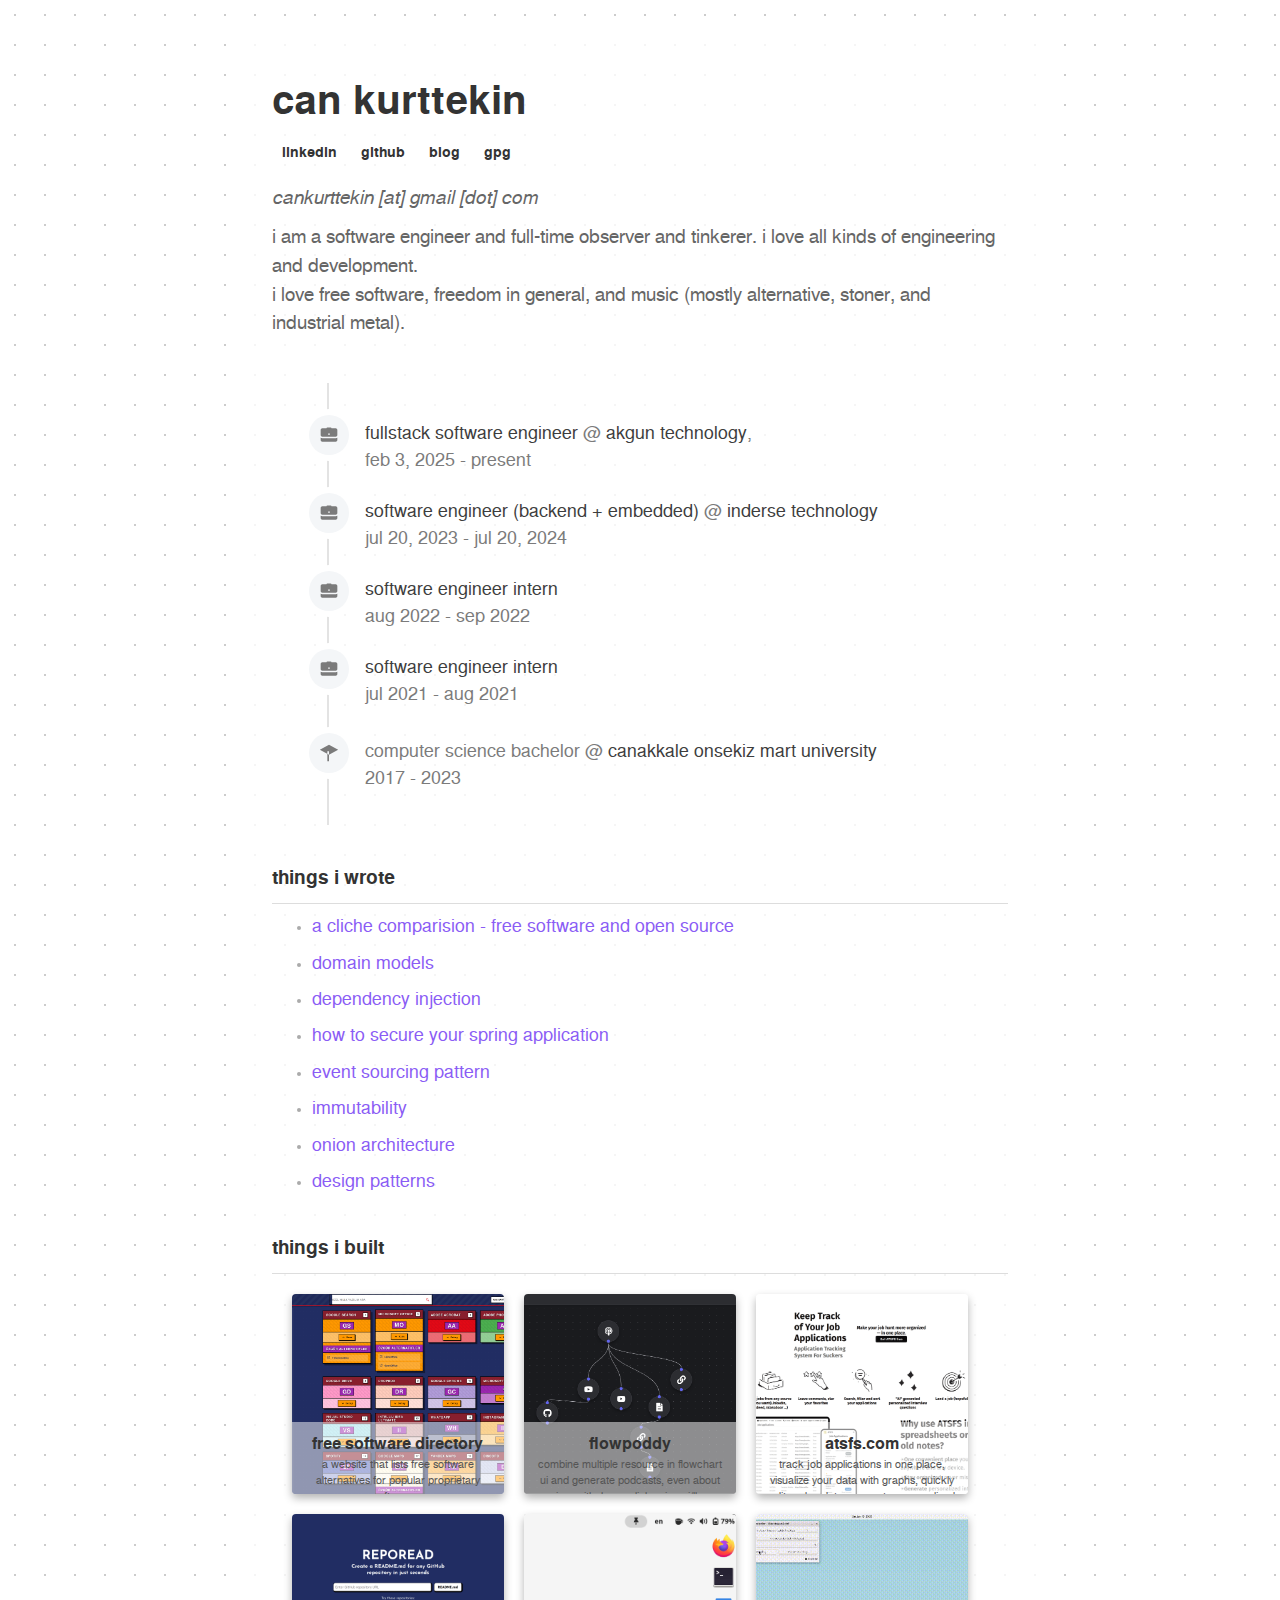
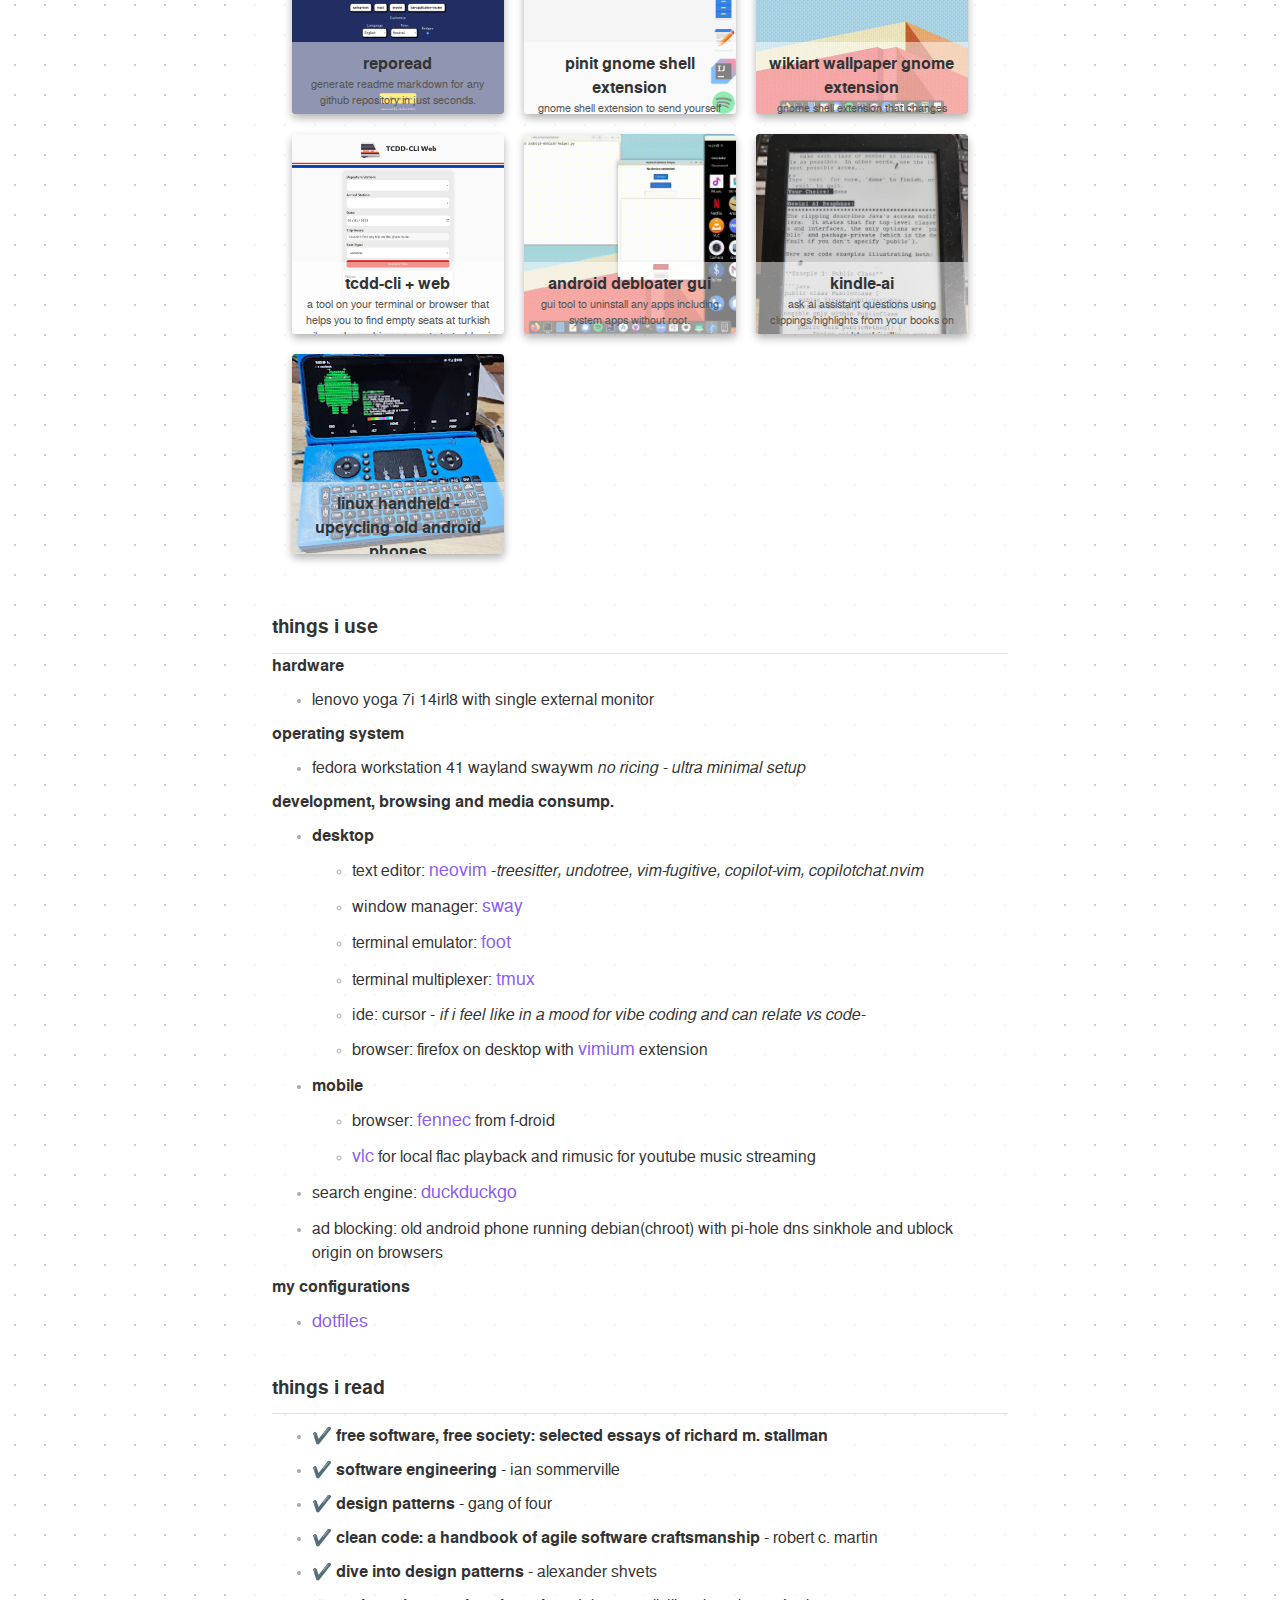
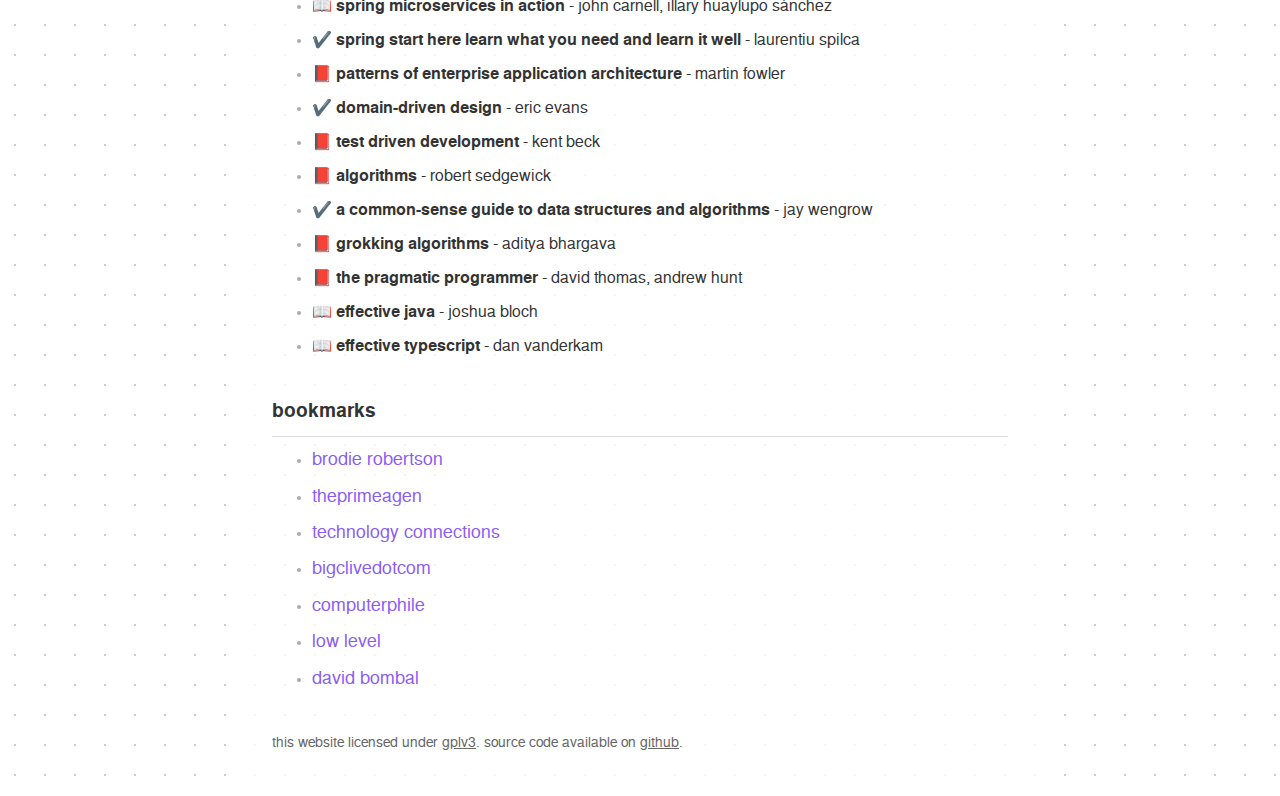
==== commit f5adc2b6: "minor change in about section" ====
--- a/index.html
+++ b/index.html
@@ -21,7 +21,7 @@
           <br />
           <p><i>cankurttekin [at] gmail [dot] com</i></p>
         </footer>
-        <p>i am a software engineer, observer, and tinkerer. i love all kinds of engineering and development.</p>
+        <p>i am a software engineer and full-time observer and tinkerer. i love all kinds of engineering and development.</p>
         <p>i love free software, freedom in general, and music (mostly alternative, stoner, and industrial metal).</p>
         </p>
         <br />
